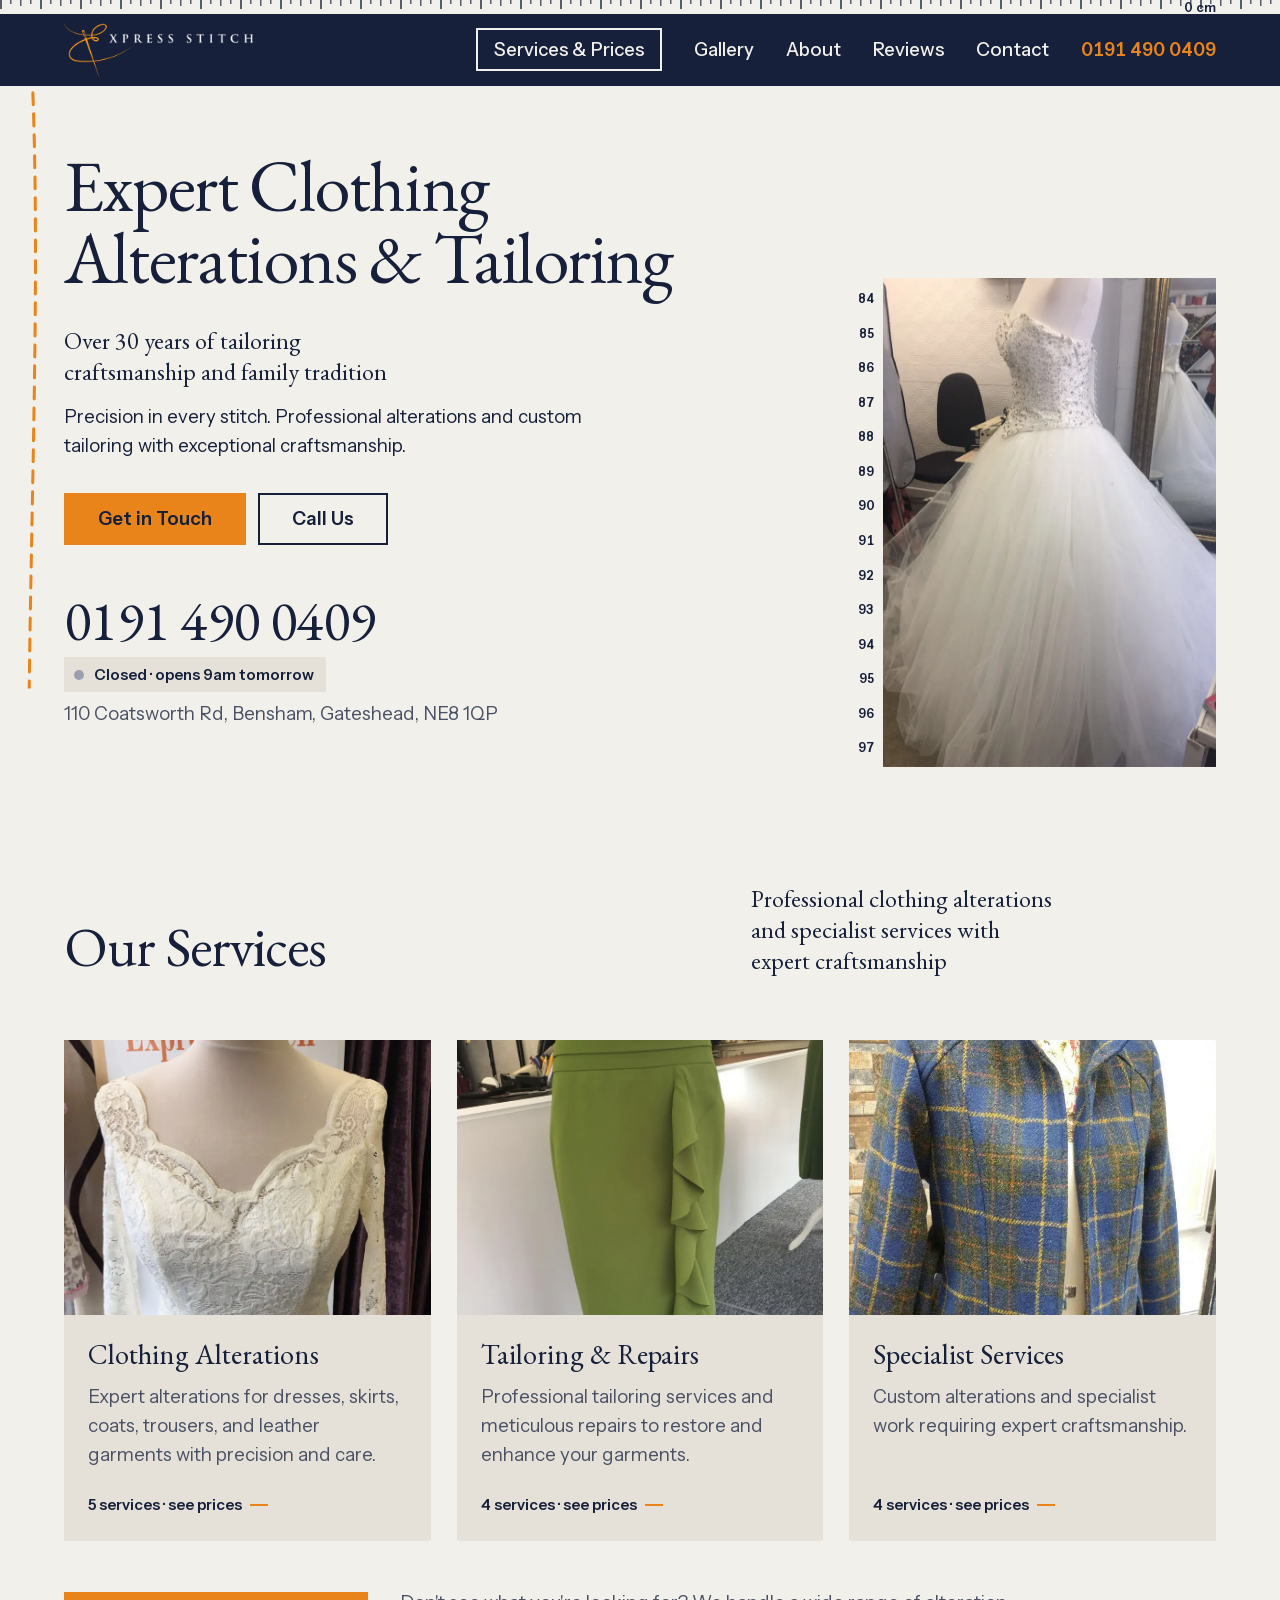
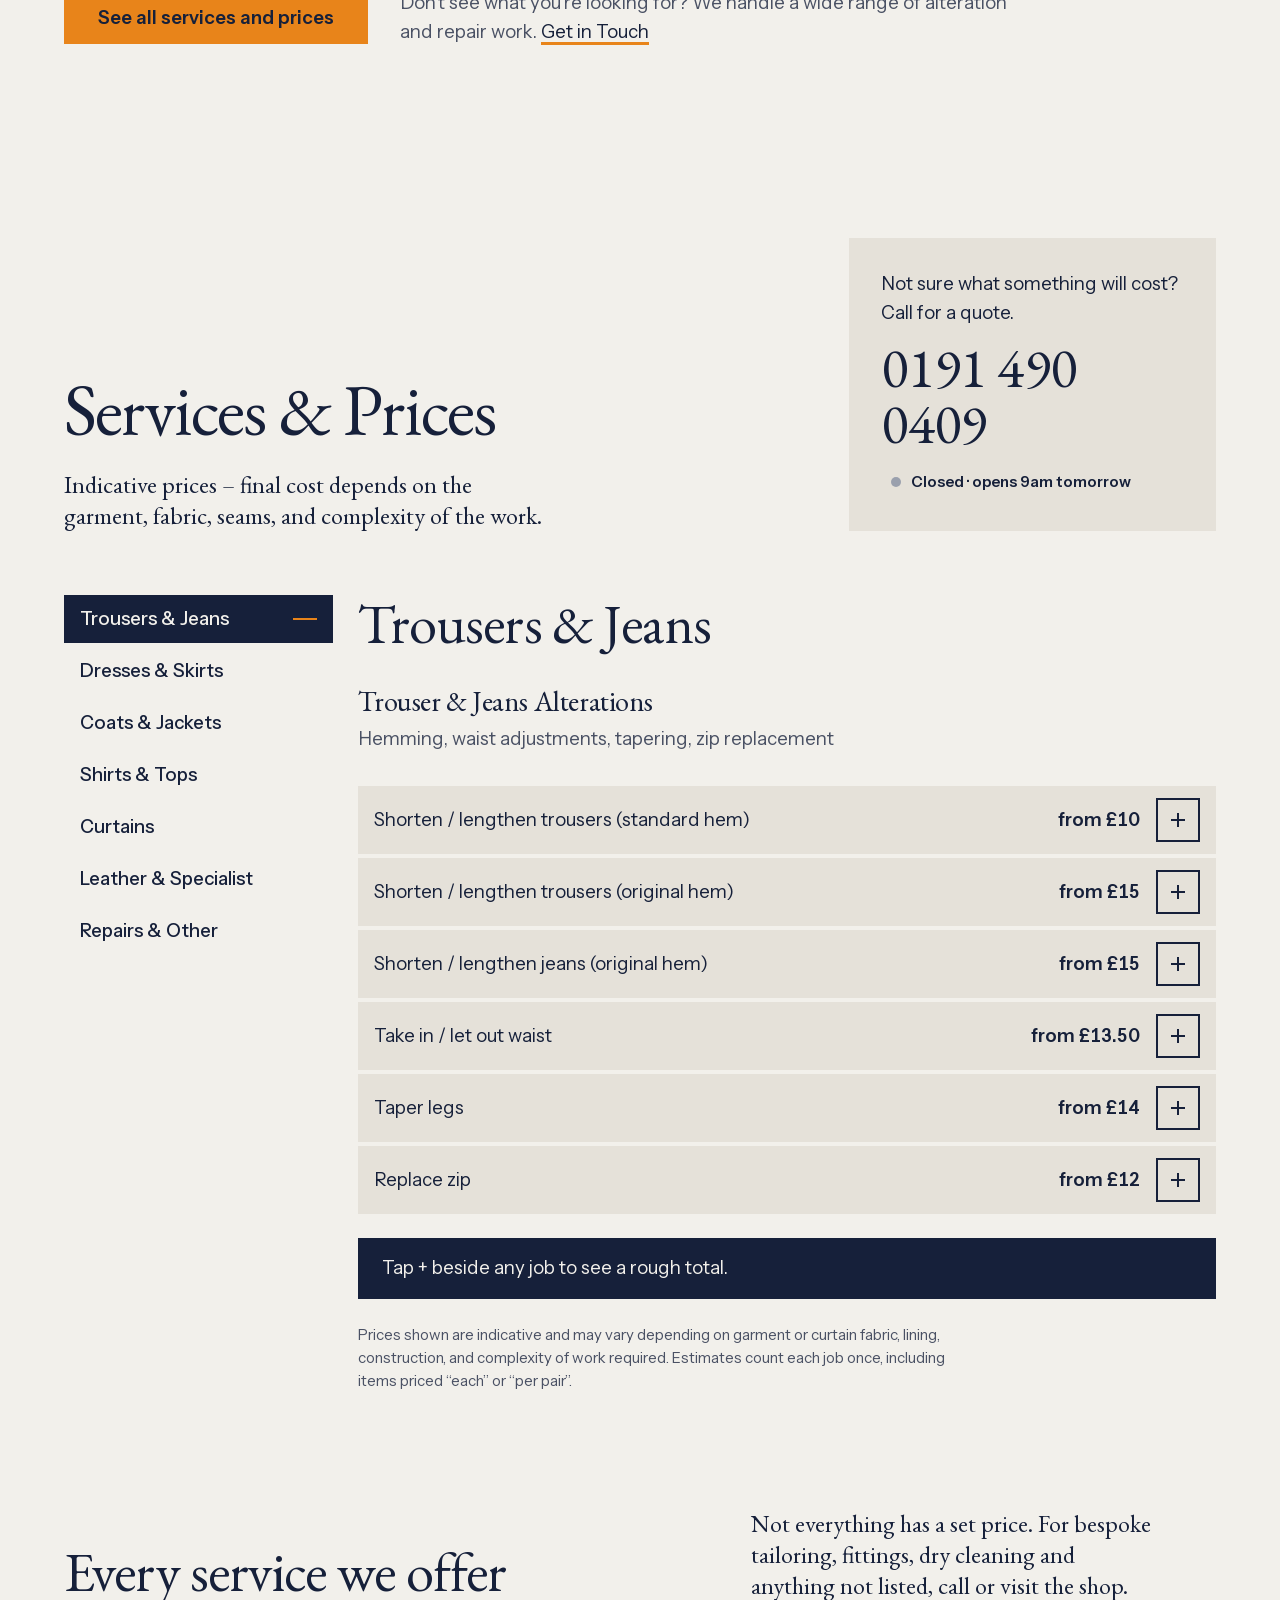
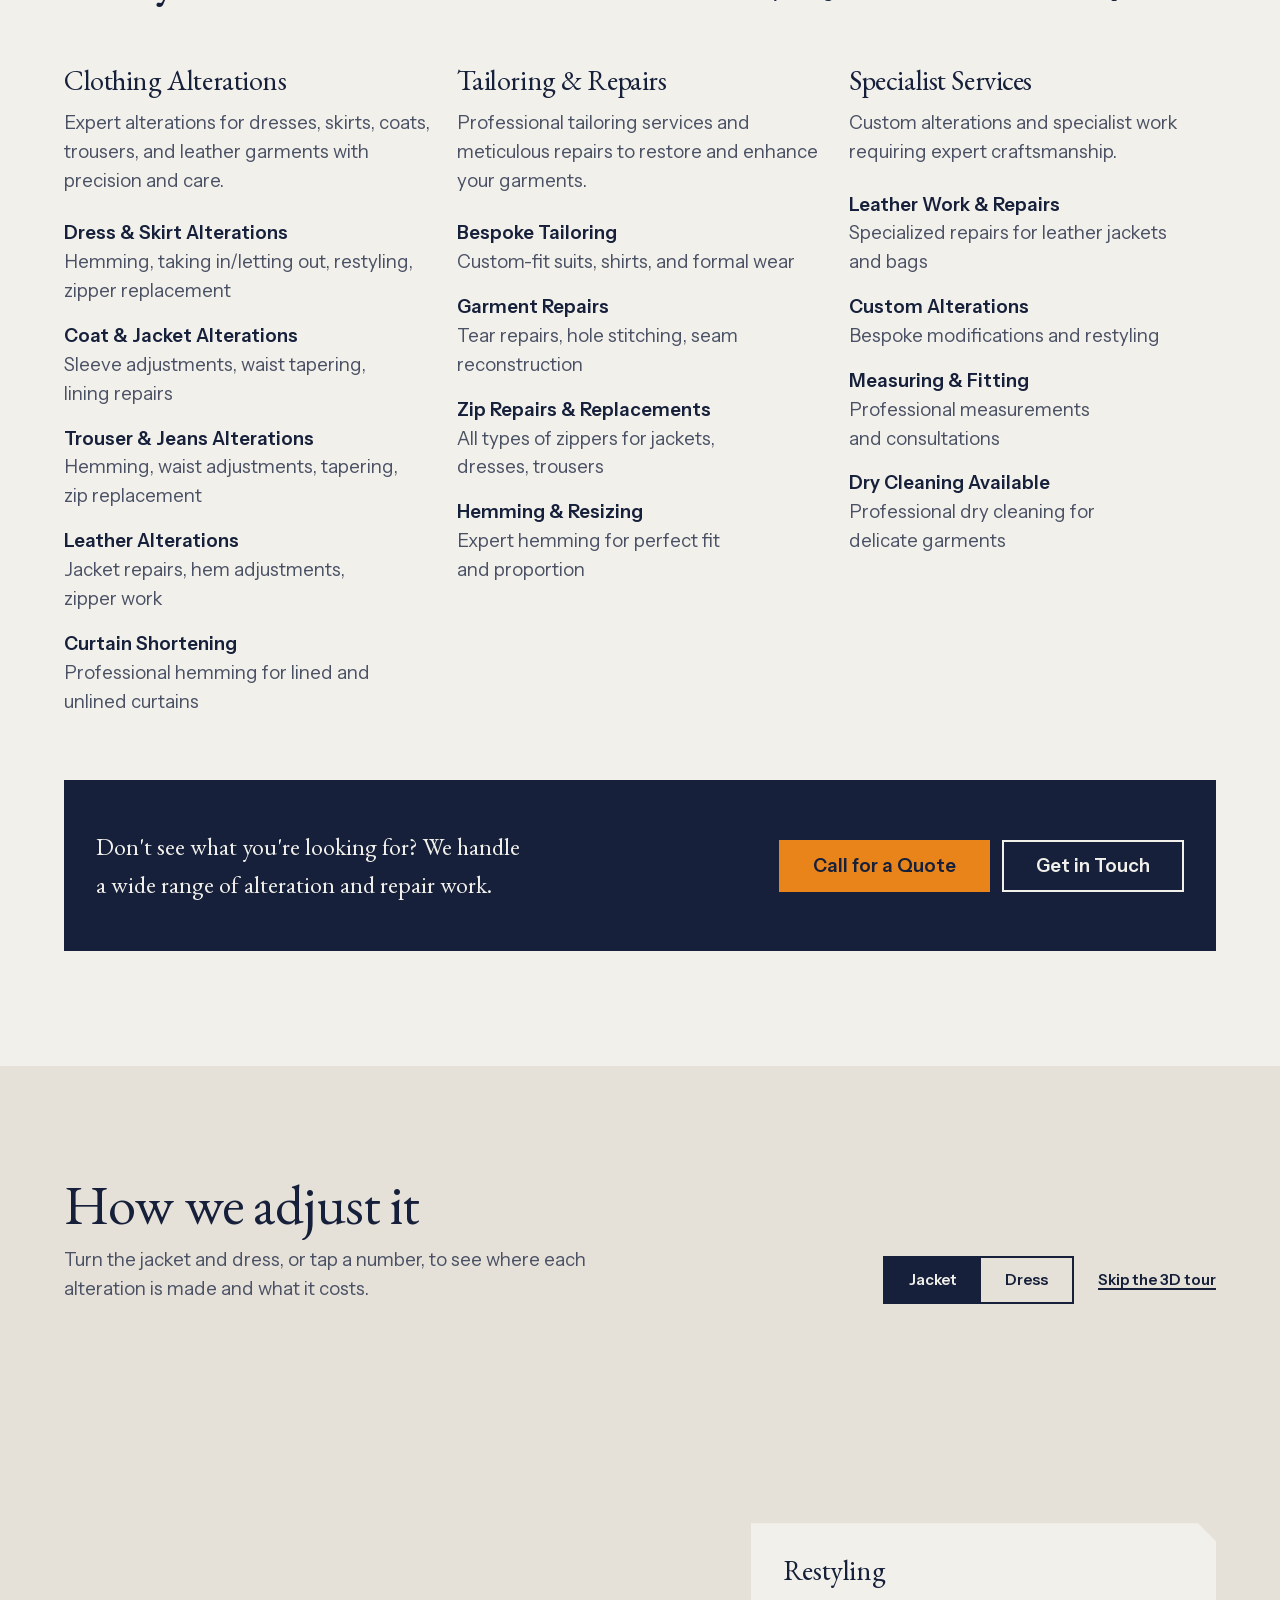
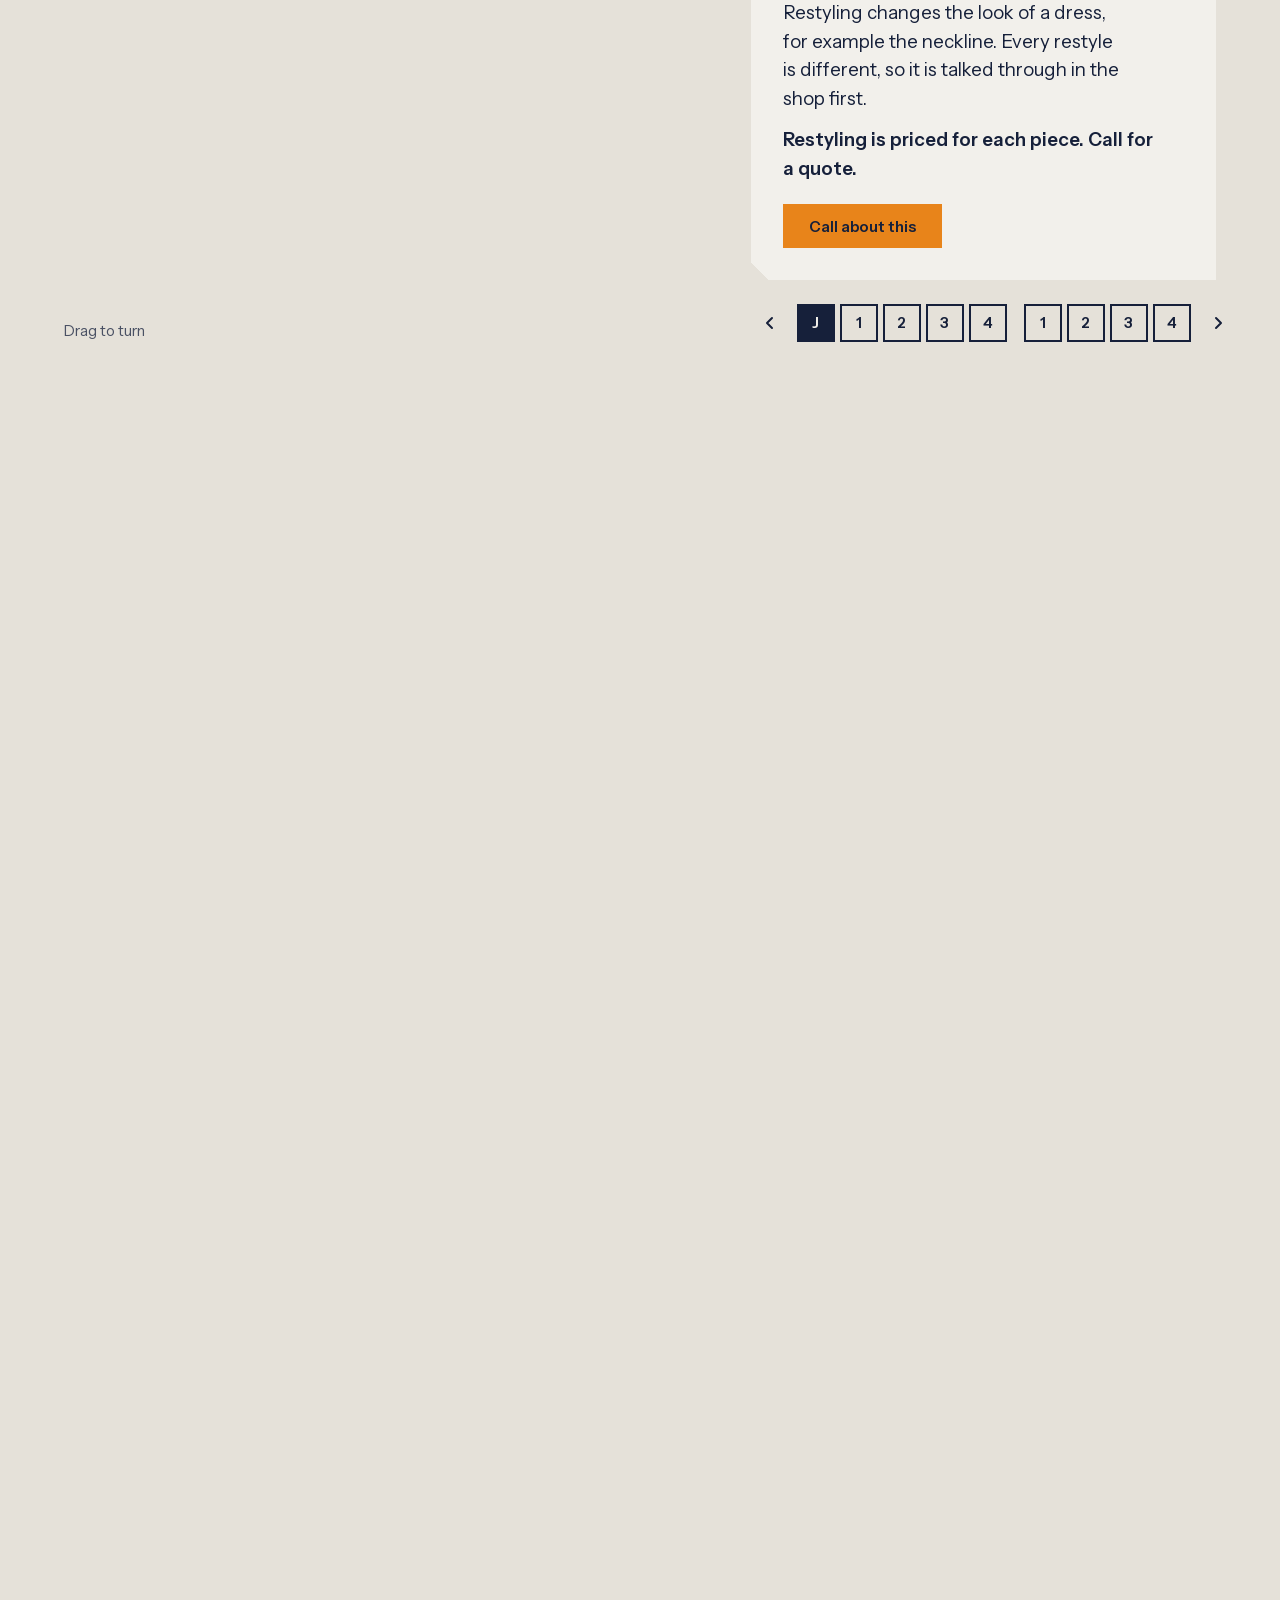
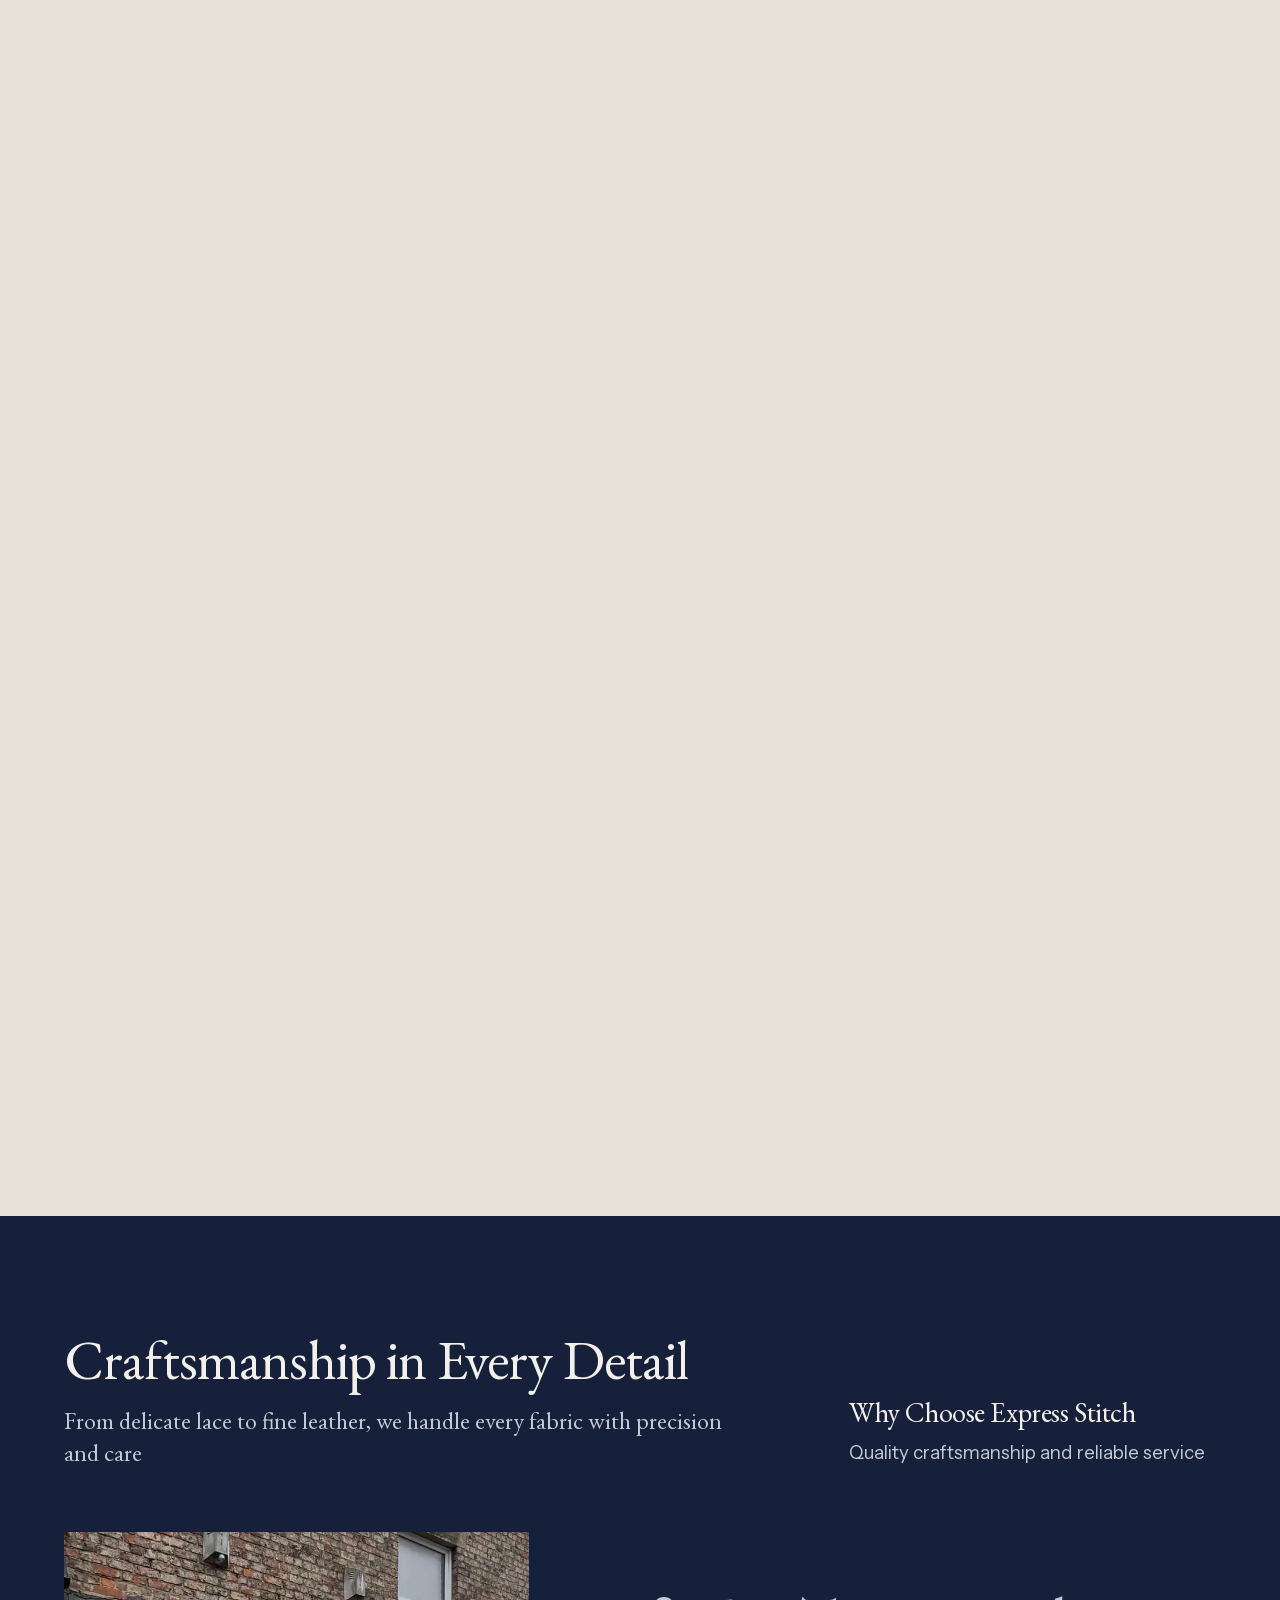
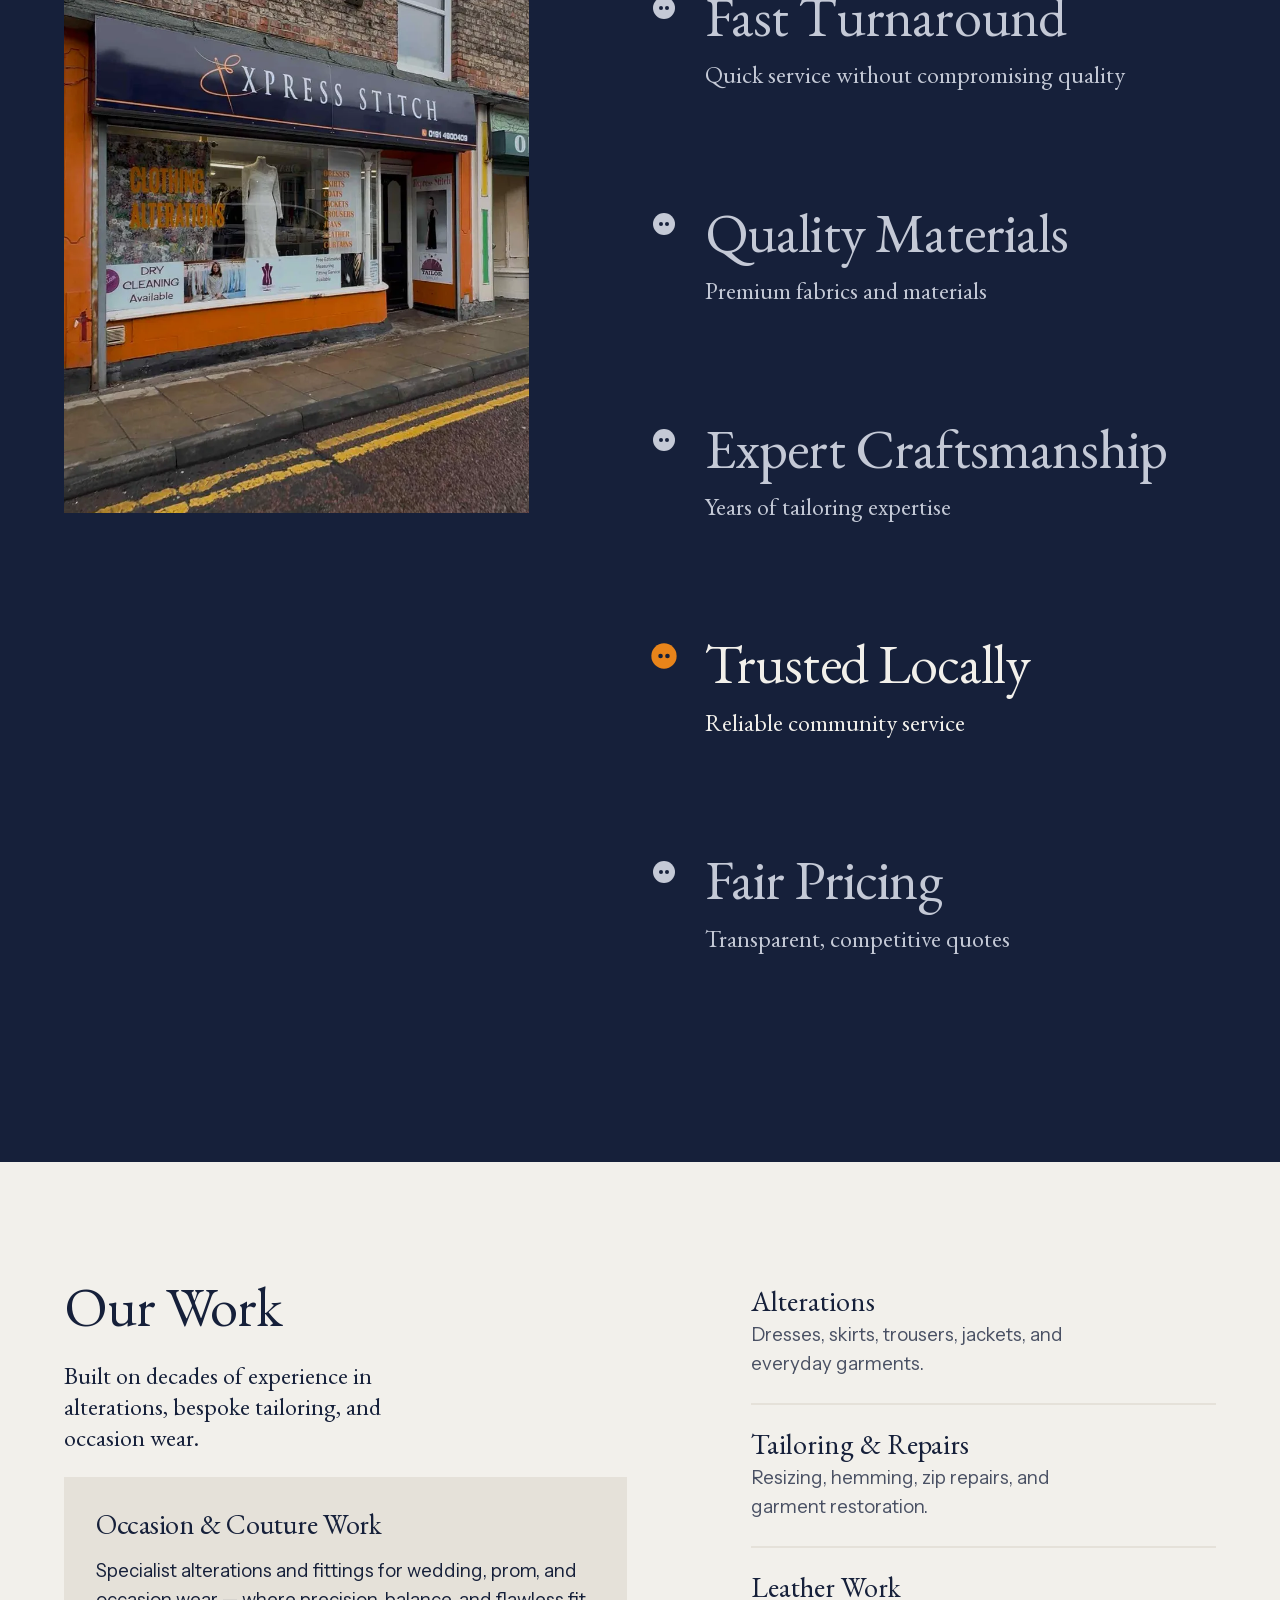
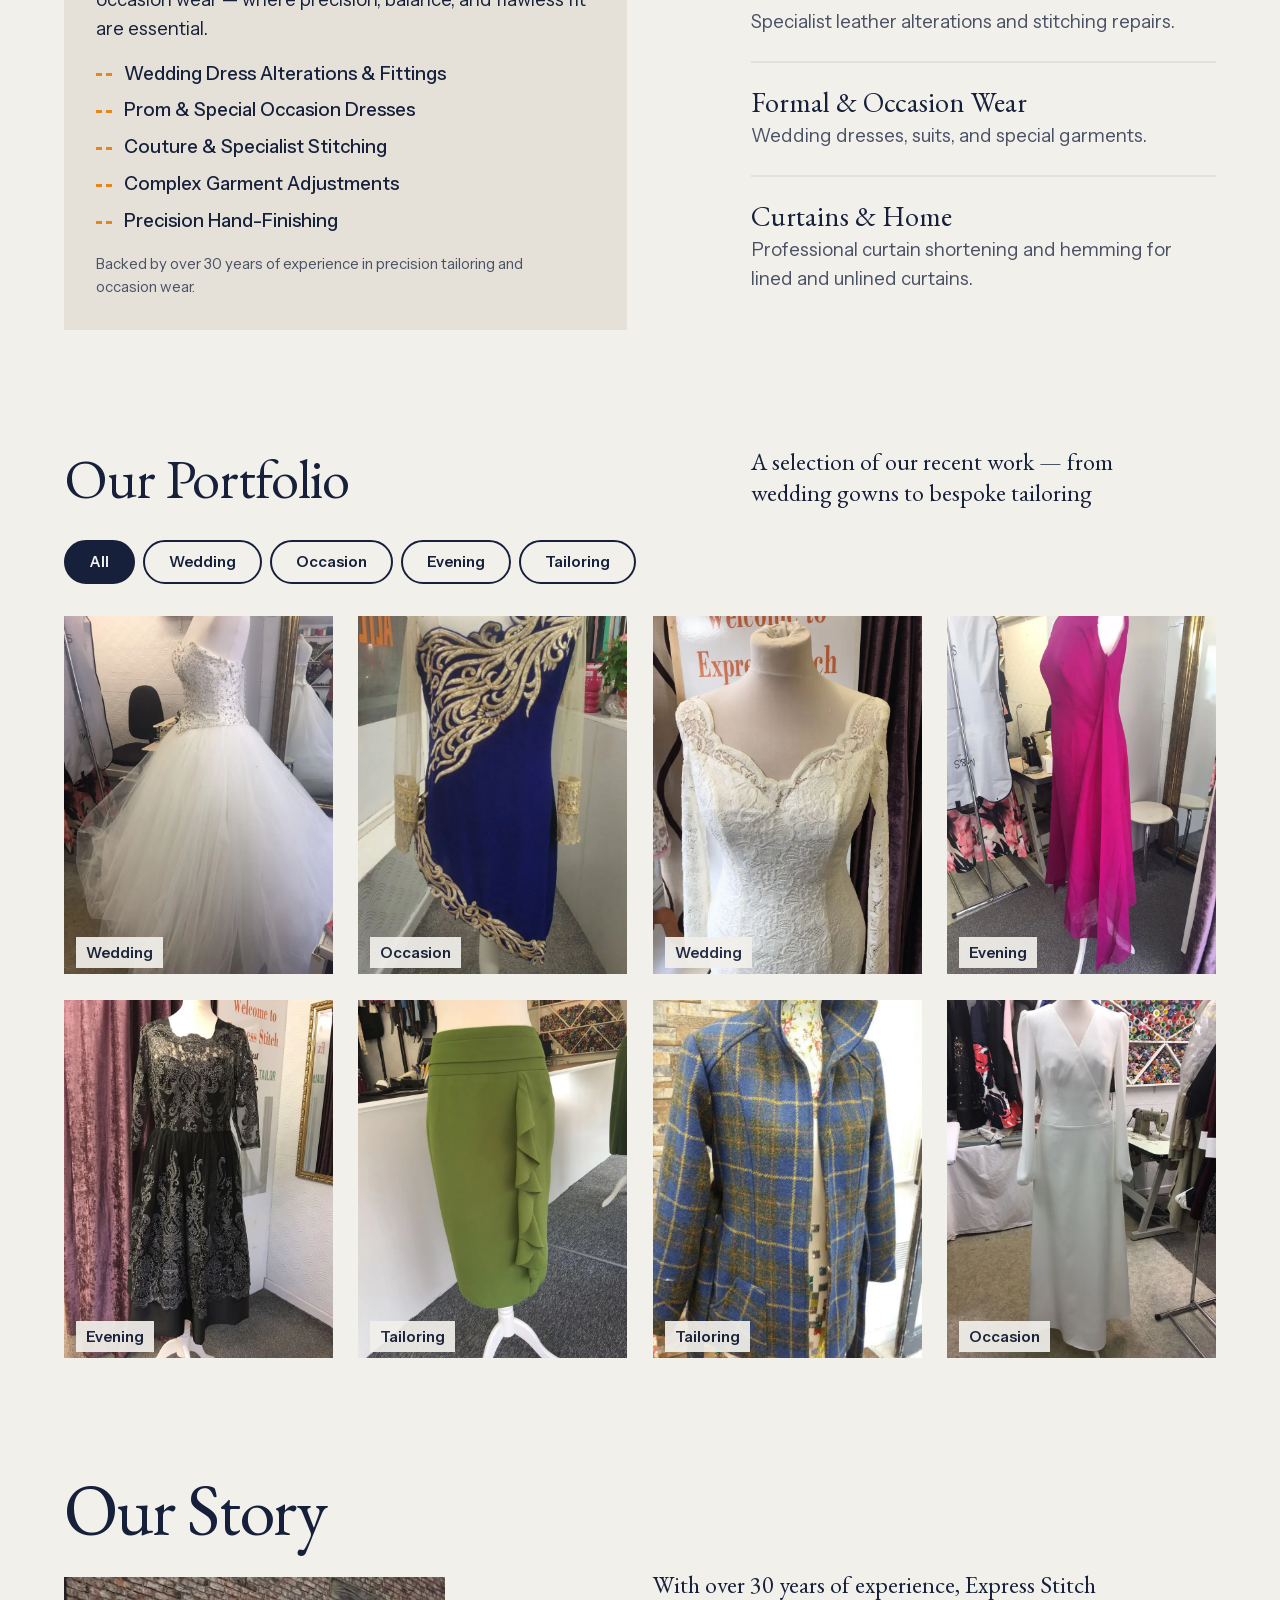
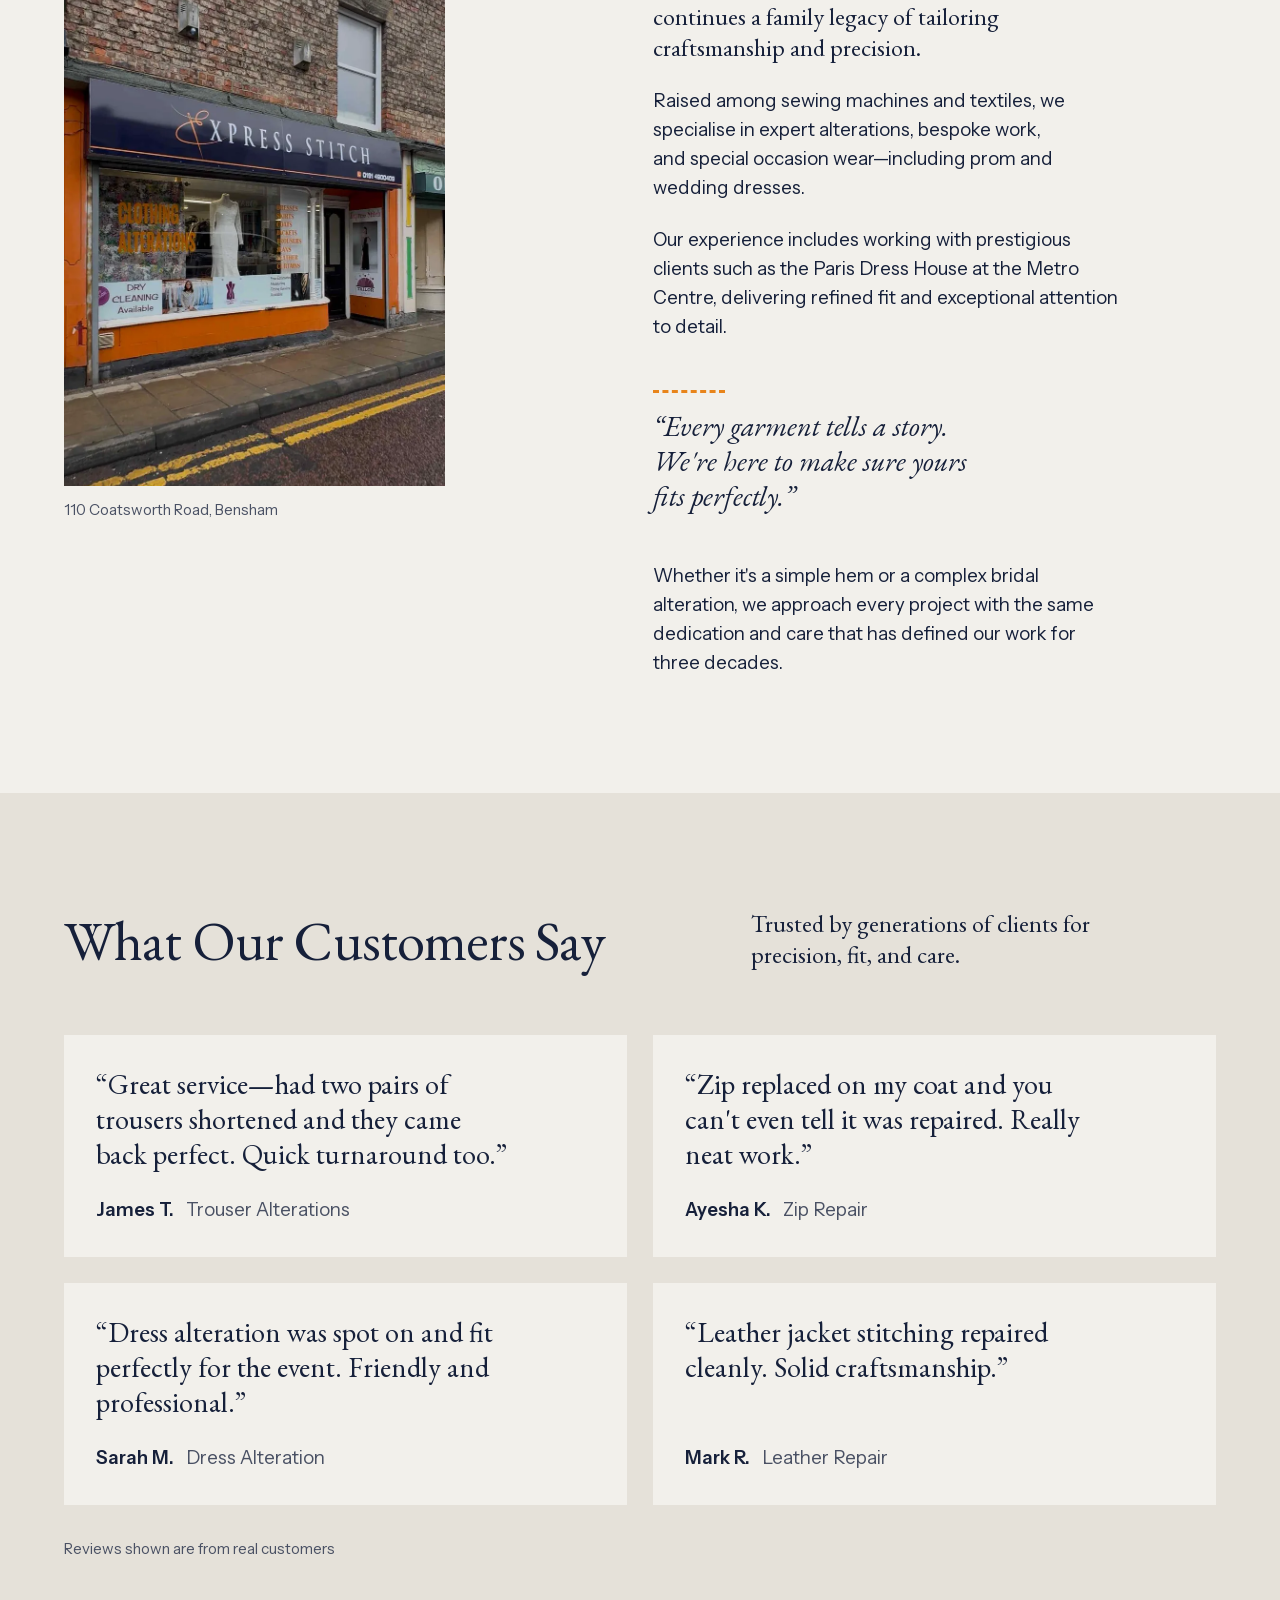
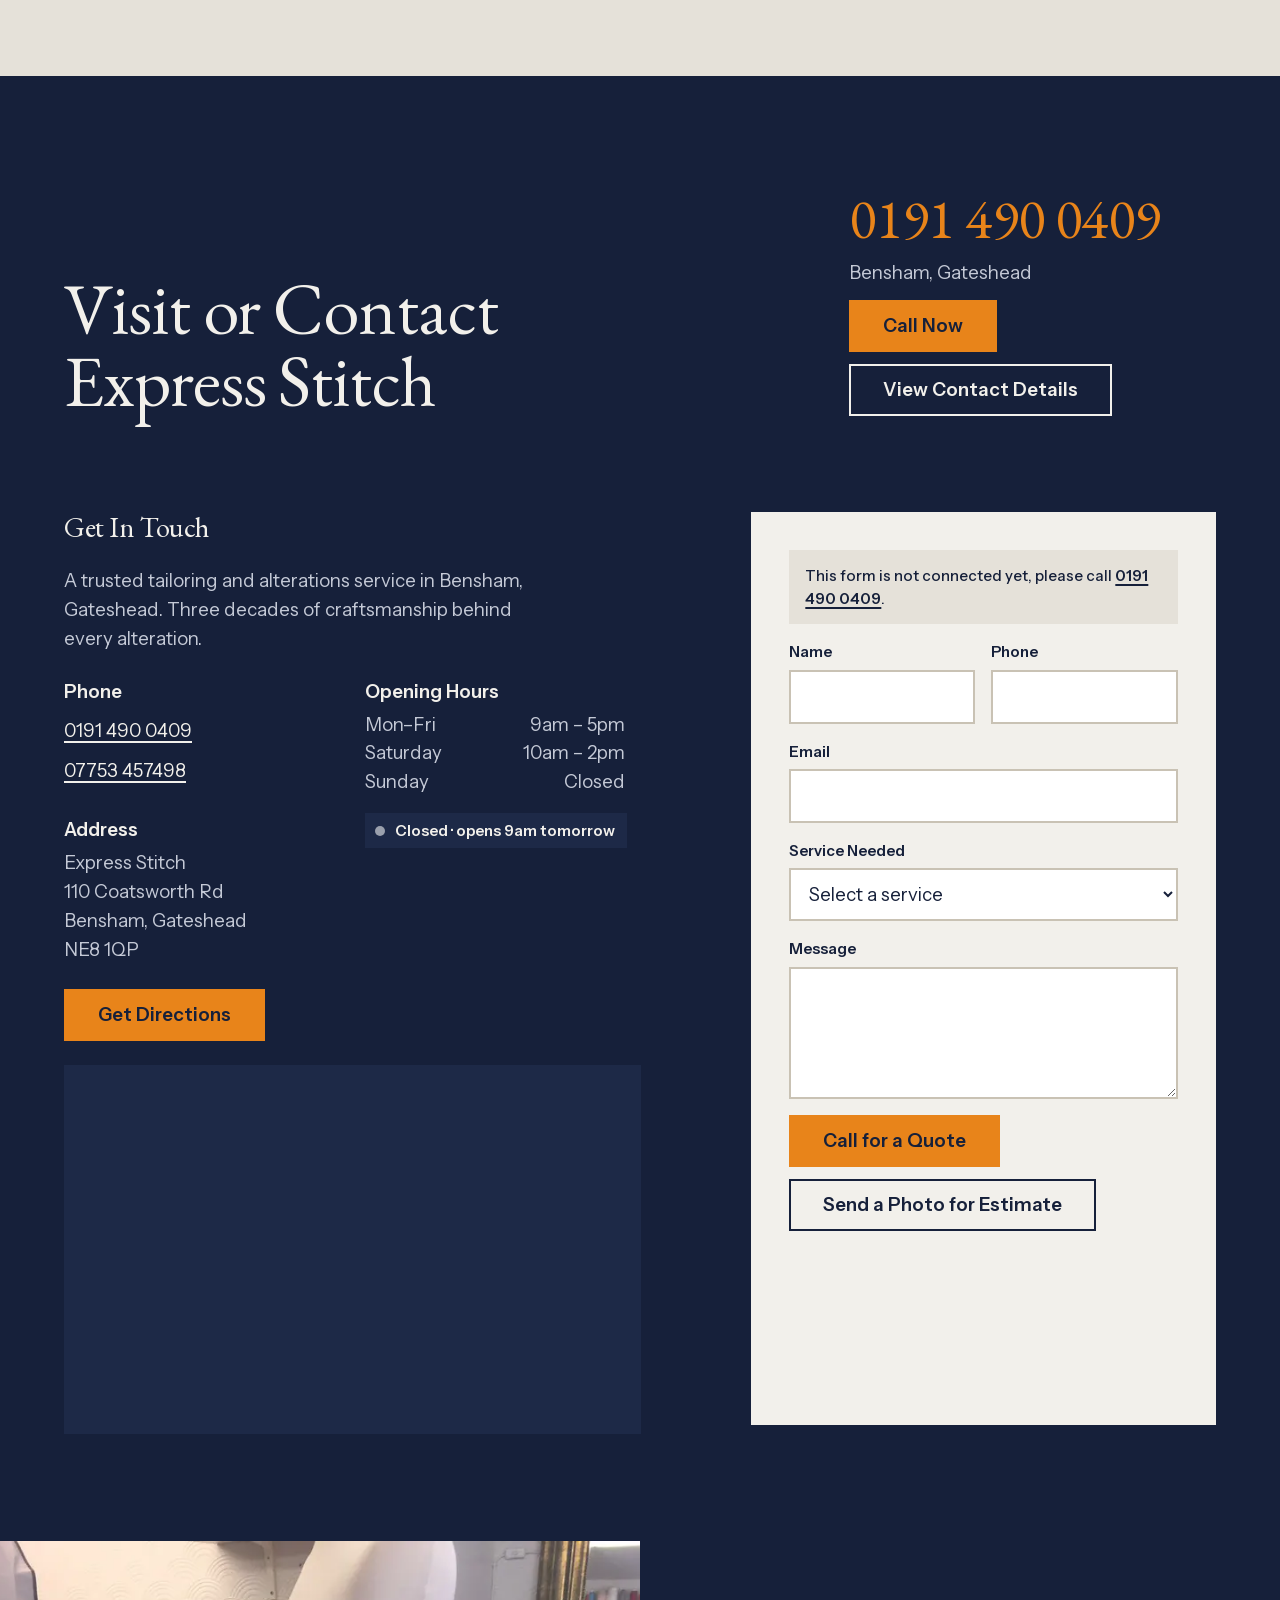
==== rubio-studio/express-stitch/index.html @ 6fef7e52 "rubio-studio: tidy express-stitch draft per client feedback" ====
<!doctype html>
<html lang="en-GB" class="BBzGvq_variable mvKRMG_variable">
  <head>
<link rel="icon" href="[data-uri]">
    <meta charset="utf-8" />
    <meta name="viewport" content="width=device-width, initial-scale=1" />
    <meta name="theme-color" content="#16203a" />
    <!-- Express Stitch website draft: ONE self-contained file (fonts, photos, 3D model and both pages included). Made by Rubio Creative Studio, 20 Nov 2026. -->
<title>Express Stitch | Professional Clothing Alterations &amp; Tailoring in Gateshead</title>
    <meta
      name="description"
      content="Expert clothing alterations and tailoring services in Bensham, Gateshead. Specialists in dress alterations, trouser hemming, leather repairs, wedding dresses, curtain shortening, and bespoke tailoring. Over 30 years experience."
    />
    <meta
      name="keywords"
      content="clothing alterations,tailoring,Gateshead,Bensham,dress alterations,trouser hemming,wedding dress alterations,curtain alterations,leather repairs,zip replacement"
    />
    <meta property="og:title" content="Express Stitch | Professional Clothing Alterations &amp; Tailoring in Gateshead" />
    <meta
      property="og:description"
      content="Expert clothing alterations and tailoring services in Bensham, Gateshead. Specialists in dress alterations, trouser hemming, leather repairs, wedding dresses, curtain shortening, and bespoke tailoring. Over 30 years experience."
    />
    <meta property="og:locale" content="en_GB" />
    <meta property="og:type" content="website" />
    <meta name="twitter:card" content="summary_large_image" />
    <meta name="twitter:title" content="Express Stitch | Professional Clothing Alterations &amp; Tailoring in Gateshead" />
    <meta
      name="twitter:description"
      content="Expert clothing alterations and tailoring services in Bensham, Gateshead. Specialists in dress alterations, trouser hemming, leather repairs, wedding dresses, curtain shortening, and bespoke tailoring. Over 30 years experience."
    />
    <meta name="twitter:image" content="http://localhost:3000[data-uri]" />
    <meta name="twitter:image:alt" content="Express Stitch shopfront on Coatsworth Road, Bensham" />
    
    <meta name="next-size-adjust" content="" />
    <script>
      document.documentElement.classList.add("js");
    </script>
    <script type="application/ld+json">
      {
        "@context": "https://schema.org",
        "@type": "LocalBusiness",
        "name": "Express Stitch",
        "description": "Expert clothing alterations and tailoring services in Bensham, Gateshead. Specialists in dress alterations, trouser hemming, leather repairs, wedding dresses, curtain shortening, and bespoke tailoring. Over 30 years experience.",
        "telephone": ["+441914900409", "+447753457498"],
        "address": {
          "@type": "PostalAddress",
          "streetAddress": "110 Coatsworth Rd",
          "addressLocality": "Gateshead",
          "addressRegion": "Tyne and Wear",
          "postalCode": "NE8 1QP",
          "addressCountry": "GB"
        },
        "geo": { "@type": "GeoCoordinates", "latitude": 54.9547366, "longitude": -1.6076459 },
        "openingHoursSpecification": [
          {
            "@type": "OpeningHoursSpecification",
            "dayOfWeek": ["Monday", "Tuesday", "Wednesday", "Thursday", "Friday"],
            "opens": "09:00",
            "closes": "17:00"
          },
          { "@type": "OpeningHoursSpecification", "dayOfWeek": "Saturday", "opens": "10:00", "closes": "14:00" }
        ],
        "image": "[data-uri]"
      }
    </script>
    <style>
@font-face {
  font-family: 'EB Garamond';
  font-style: italic;
  font-weight: 400;
  font-display: swap;
  src: url([data-uri]) format('woff2');
  unicode-range: U+0000-00FF, U+0131, U+0152-0153, U+02BB-02BC, U+02C6, U+02DA, U+02DC, U+0304, U+0308, U+0329, U+2000-206F, U+20AC, U+2122, U+2191, U+2193, U+2212, U+2215, U+FEFF, U+FFFD;
}
@font-face {
  font-family: 'EB Garamond';
  font-style: normal;
  font-weight: 400;
  font-display: swap;
  src: url([data-uri]) format('woff2');
  unicode-range: U+0000-00FF, U+0131, U+0152-0153, U+02BB-02BC, U+02C6, U+02DA, U+02DC, U+0304, U+0308, U+0329, U+2000-206F, U+20AC, U+2122, U+2191, U+2193, U+2212, U+2215, U+FEFF, U+FFFD;
}
@font-face {
  font-family: 'EB Garamond';
  font-style: normal;
  font-weight: 500;
  font-display: swap;
  src: url([data-uri]) format('woff2');
  unicode-range: U+0000-00FF, U+0131, U+0152-0153, U+02BB-02BC, U+02C6, U+02DA, U+02DC, U+0304, U+0308, U+0329, U+2000-206F, U+20AC, U+2122, U+2191, U+2193, U+2212, U+2215, U+FEFF, U+FFFD;
}
@font-face {
  font-family: 'Instrument Sans';
  font-style: normal;
  font-weight: 400;
  font-stretch: 100%;
  font-display: swap;
  src: url([data-uri]) format('woff2');
  unicode-range: U+0000-00FF, U+0131, U+0152-0153, U+02BB-02BC, U+02C6, U+02DA, U+02DC, U+0304, U+0308, U+0329, U+2000-206F, U+20AC, U+2122, U+2191, U+2193, U+2212, U+2215, U+FEFF, U+FFFD;
}
@font-face {
  font-family: 'Instrument Sans';
  font-style: normal;
  font-weight: 500;
  font-stretch: 100%;
  font-display: swap;
  src: url([data-uri]) format('woff2');
  unicode-range: U+0000-00FF, U+0131, U+0152-0153, U+02BB-02BC, U+02C6, U+02DA, U+02DC, U+0304, U+0308, U+0329, U+2000-206F, U+20AC, U+2122, U+2191, U+2193, U+2212, U+2215, U+FEFF, U+FFFD;
}
@font-face {
  font-family: 'Instrument Sans';
  font-style: normal;
  font-weight: 600;
  font-stretch: 100%;
  font-display: swap;
  src: url([data-uri]) format('woff2');
  unicode-range: U+0000-00FF, U+0131, U+0152-0153, U+02BB-02BC, U+02C6, U+02DA, U+02DC, U+0304, U+0308, U+0329, U+2000-206F, U+20AC, U+2122, U+2191, U+2193, U+2212, U+2215, U+FEFF, U+FFFD;
}
/* Small reset (the Next.js build gets this from Tailwind) */
dialog { border: 0; }
button { font: inherit; }


/* =====================================================================
   Express Stitch — "made to measure"
   Colours from the real shopfront: navy sign, orange needle logo, calico.
   ONE type scale and ONE spacing scale; nothing below uses an ad hoc size.
   ===================================================================== */
:root {
  /* colour */
  --paper: #f2f0eb;
  --surface: #e5e1d9;
  --ink: #16203a;
  --muted: #4a5164;
  --accent: #e8841a;
  --accent-ink: #16203a;
  --on-field: #f2f0eb;
  --on-field-muted: #c4c9d6;
  --field-2: #1d2947;

  /* type */
  --font-display: "EB Garamond", Georgia, serif;
  --font-text: "Instrument Sans", system-ui, sans-serif;
  --fs-sm: 0.9375rem;                                        /* 15 */
  --fs-body: clamp(1.0625rem, 1.02rem + 0.18vw, 1.1875rem);  /* 17–19 */
  --fs-lead: clamp(1.25rem, 1.12rem + 0.55vw, 1.5rem);       /* 20–24 */
  --fs-h3: clamp(1.375rem, 1.2rem + 0.7vw, 1.875rem);        /* 22–30 */
  --fs-h2: clamp(2.125rem, 1.5rem + 2.5vw, 3.75rem);         /* 34–60 */
  --fs-display: clamp(2.375rem, 1.3rem + 4.1vw, 4.5rem);     /* 38–72 */
  --measure: 62ch;

  /* space */
  --sp-1: 4px; --sp-2: 8px; --sp-3: 12px; --sp-4: 16px; --sp-5: 24px;
  --sp-6: 32px; --sp-7: 48px; --sp-8: 64px; --sp-9: 96px;
  --section: clamp(72px, 9vw, 144px);
  --margin: clamp(20px, 5vw, 80px);
  --gap: clamp(16px, 2vw, 32px);
  --ease: cubic-bezier(0.16, 1, 0.3, 1);
  --header: 86px;
}

@view-transition { navigation: auto; }
::view-transition-old(root) { animation: vt-out 0.28s var(--ease) both; }
::view-transition-new(root) { animation: vt-in 0.42s var(--ease) both; }
@keyframes vt-out { to { opacity: 0; transform: translateY(-8px); } }
@keyframes vt-in { from { opacity: 0; transform: translateY(12px); } }

*, *::before, *::after { box-sizing: border-box; }
html { scroll-behavior: smooth; scroll-padding-top: calc(var(--header) + 8px); -webkit-text-size-adjust: 100%; accent-color: var(--accent); scrollbar-color: var(--ink) var(--surface); }
body { margin: 0; background: var(--paper); color: var(--ink); font-family: var(--font-text); font-size: var(--fs-body); line-height: 1.55; -webkit-font-smoothing: antialiased; caret-color: var(--accent); }
img { display: block; max-width: 100%; height: auto; }
a { color: inherit; text-underline-offset: 0.22em; text-decoration-thickness: 1.5px; }
h1, h2, h3, h4 { font-family: var(--font-display); font-weight: 400; margin: 0; letter-spacing: -0.015em; text-wrap: balance; }
p, dd, li, blockquote { text-wrap: pretty; }
p { margin: 0; }
ul, ol, dl, dd { margin: 0; padding: 0; list-style: none; }
figure, blockquote { margin: 0; }
:focus-visible { outline: 3px solid var(--accent); outline-offset: 3px; }
::selection { background: var(--accent); color: var(--ink); }
.nowrap { white-space: nowrap; }

.skip { position: absolute; left: 16px; top: -100px; z-index: 100; background: var(--ink); color: var(--paper); padding: var(--sp-3) var(--sp-4); }
.skip:focus { top: 24px; }

.wrap { width: 100%; padding-inline: var(--margin); max-width: 1600px; margin-inline: auto; }
.lead { font-family: var(--font-display); font-size: var(--fs-lead); line-height: 1.3; }
.small { font-size: var(--fs-sm); color: var(--muted); }
h2 { font-size: var(--fs-h2); line-height: 1.04; }
h3 { font-size: var(--fs-h3); line-height: 1.12; }
h4 { font-family: var(--font-text); font-size: var(--fs-body); font-weight: 600; letter-spacing: 0; }

/* ---------- buttons: square, flat, one shape everywhere ---------- */
.btn { display: inline-flex; align-items: center; justify-content: center; gap: var(--sp-2); min-height: 52px; padding: 0 var(--sp-6); background: var(--accent); color: var(--accent-ink); font: 600 var(--fs-body)/1 var(--font-text); text-decoration: none; border: 2px solid var(--accent); cursor: pointer; white-space: nowrap; transition: transform 0.35s var(--ease), background-color 0.2s, color 0.2s, border-color 0.2s; will-change: transform; }
.btn:hover { background: var(--ink); border-color: var(--ink); color: var(--paper); }
.btn:active { transform: translateY(1px) scale(0.98); }
.btn.ghost { background: transparent; color: var(--ink); border-color: var(--ink); }
.btn.ghost:hover { background: var(--ink); color: var(--paper); }
.btn.ghost.light { color: var(--on-field); border-color: var(--on-field); }
.btn.ghost.light:hover { background: var(--on-field); color: var(--ink); }
.btn.small { min-height: 44px; padding: 0 var(--sp-5); font-size: var(--fs-sm); }
.field .btn:hover { background: var(--on-field); border-color: var(--on-field); color: var(--ink); }
.actions { display: flex; flex-wrap: wrap; gap: var(--sp-3); }

/* ---------- tape measure progress ---------- */
.tape { position: fixed; top: 0; left: 0; right: 0; height: 14px; z-index: 60; background: var(--paper); pointer-events: none; }
.tape-fill { position: absolute; inset: 0; background: var(--accent); transform-origin: left; transform: scaleX(0); }
.tape-ticks { position: absolute; inset: 0; fill: var(--ink); opacity: 0.7; }
.tape-label { position: absolute; right: var(--margin); top: 0; font-size: 0.8125rem; line-height: 14px; font-weight: 600; font-variant-numeric: tabular-nums; }

/* ---------- header: the shop sign ---------- */
.site-header { position: sticky; top: 14px; z-index: 50; background: var(--ink); color: var(--on-field); }
.bar { display: flex; align-items: center; gap: var(--sp-6); min-height: 72px; padding-inline: var(--margin); max-width: 1600px; margin-inline: auto; }
.logo img { width: 190px; height: auto; }
.nav-desktop { margin-left: auto; }
.nav-desktop ul { display: flex; align-items: center; gap: var(--sp-6); }
.nav-desktop a, .header-phone { text-decoration: none; font-weight: 500; padding: var(--sp-2) 0; position: relative; }
.nav-desktop a::after, .header-phone::after { content: ""; position: absolute; left: 0; right: 0; bottom: 2px; height: 2px; background: currentColor; transform: scaleX(0); transform-origin: left; transition: transform 0.3s var(--ease); }
.nav-desktop a:hover::after, .header-phone:hover::after { transform: scaleX(1); }
.nav-desktop .nav-tab { padding: var(--sp-2) var(--sp-4); border: 2px solid var(--on-field); }
.nav-desktop .nav-tab::after { display: none; }
.nav-desktop .nav-tab:hover, .nav-desktop .nav-tab[aria-current="page"] { background: var(--on-field); color: var(--ink); }
.header-phone { color: var(--accent); font-weight: 600; font-variant-numeric: tabular-nums; white-space: nowrap; }
.menu { display: none; }

/* ---------- stitch thread ---------- */
main { position: relative; }
.stitch { position: absolute; left: calc(var(--margin) / 2 - 18px); top: 0; width: 36px; pointer-events: none; z-index: 1; }
.stitch-path { stroke: var(--accent); stroke-width: 3; stroke-dasharray: 12 9; stroke-linecap: round; }

/* ---------- section heading pattern ---------- */
.sec-head { display: grid; grid-template-columns: repeat(12, 1fr); column-gap: var(--gap); row-gap: var(--sp-4); align-items: end; margin-bottom: var(--sp-8); }
.sec-head h2 { grid-column: 1 / 7; }
.sec-head p { grid-column: 8 / 13; font-family: var(--font-display); font-size: var(--fs-lead); line-height: 1.3; max-width: 34ch; }

/* ---------- hero ---------- */
.hero { display: grid; grid-template-columns: repeat(12, 1fr); column-gap: var(--gap); align-items: end; padding-top: clamp(40px, 6vw, 96px); padding-bottom: var(--section); }
.hero-text { grid-column: 1 / 9; padding-bottom: clamp(0px, 3vw, 48px); }
.hero h1 { font-size: var(--fs-display); line-height: 1; letter-spacing: -0.025em; max-width: 21ch; }
.hero .lead { margin-top: var(--sp-6); max-width: 30ch; }
.hero-body { margin-top: var(--sp-4); max-width: 46ch; }
.hero .actions { margin-top: var(--sp-6); }
.hero-meta { margin-top: var(--sp-7); display: grid; gap: var(--sp-2); justify-items: start; }
.big-phone { font-family: var(--font-display); font-size: var(--fs-h2); line-height: 1; text-decoration: none; font-variant-numeric: lining-nums tabular-nums; letter-spacing: -0.01em; }
.big-phone:hover { color: var(--accent); }
.where { color: var(--muted); }
.hero-photo { grid-column: 9 / 13; position: relative; overflow: hidden; aspect-ratio: 3 / 4; background: var(--surface); }
.hero-photo img { width: 100%; height: 100%; object-fit: cover; }
.tape-edge { position: absolute; left: 0; top: 0; bottom: 0; width: 34px; z-index: 2; background: var(--paper); display: flex; flex-direction: column; justify-content: space-between; align-items: center; padding: 10px 0; font-size: 0.8125rem; font-weight: 600; font-variant-numeric: tabular-nums; }

/* ---------- open badge ---------- */
.open-badge { display: inline-flex; align-items: center; gap: 10px; font-size: var(--fs-sm); font-weight: 600; padding: 6px 12px 6px 10px; background: var(--surface); color: var(--ink); }
.open-badge.navy { background: var(--field-2); color: var(--on-field); margin-top: var(--sp-4); }
.open-badge .dot { width: 10px; height: 10px; border-radius: 50%; background: #9aa0ad; position: relative; flex: none; }
.open-badge[data-open="yes"] .dot { background: #2f9e5b; }
.open-badge[data-open="yes"] .dot::after { content: ""; position: absolute; inset: 0; border-radius: 50%; background: #2f9e5b; animation: pulse 2.4s infinite; }
@keyframes pulse { from { transform: scale(1); opacity: 0.6; } 70%, to { transform: scale(2.6); opacity: 0; } }

/* ---------- services teaser: three tiles, equal heights, link pinned to the bottom ---------- */
.teaser { padding-bottom: var(--section); }
.tiles { display: grid; grid-template-columns: repeat(3, 1fr); gap: var(--gap); }
.tile-link { display: flex; flex-direction: column; height: 100%; text-decoration: none; background: var(--surface); transition: background-color 0.3s; }
.tile-img { display: block; overflow: hidden; aspect-ratio: 4 / 3; }
.tile-img img { width: 100%; height: 100%; object-fit: cover; object-position: 50% 35%; transition: transform 0.8s var(--ease); }
.tile-body { display: flex; flex-direction: column; gap: var(--sp-3); padding: var(--sp-5); flex: 1; }
.tile-title { font-family: var(--font-display); font-size: var(--fs-h3); line-height: 1.12; }
.tile-line { color: var(--muted); max-width: 38ch; }
.tile-more { margin-top: auto; padding-top: var(--sp-3); font-weight: 600; font-size: var(--fs-sm); display: inline-flex; gap: var(--sp-2); align-items: center; }
.tile-more::after { content: ""; width: 18px; height: 2px; background: var(--accent); transition: width 0.4s var(--ease); }
.tile-link:hover .tile-img img { transform: scale(1.04); }
.tile-link:hover .tile-more::after { width: 36px; }
.teaser-foot { margin-top: var(--sp-7); display: flex; flex-wrap: wrap; align-items: center; gap: var(--sp-5) var(--sp-6); }
.teaser-foot p { color: var(--muted); max-width: 52ch; }
.teaser-foot a:not(.btn) { color: var(--ink); text-decoration-color: var(--accent); text-decoration-thickness: 3px; }

/* ---------- how we adjust it (3D) ---------- */
.adjust { position: relative; z-index: 2; background: var(--surface); }
.adjust-head { display: flex; justify-content: space-between; align-items: end; gap: var(--sp-5); flex-wrap: wrap; }
.adjust-head > div:first-child { max-width: 46ch; }
.adjust-head p { margin-top: var(--sp-3); color: var(--muted); }
.adjust-controls { display: flex; align-items: center; gap: var(--sp-5); flex-wrap: wrap; }
.seg { display: inline-flex; border: 2px solid var(--ink); }
.seg button { min-height: 44px; padding: 0 var(--sp-5); border: 0; background: transparent; color: var(--ink); font: 600 var(--fs-sm)/1 var(--font-text); cursor: pointer; transition: background-color 0.2s, color 0.2s; }
.seg button[aria-pressed="true"] { background: var(--ink); color: var(--paper); }
.skip-link { font-size: var(--fs-sm); font-weight: 600; }
.adjust-body { display: grid; grid-template-columns: repeat(12, 1fr); column-gap: var(--gap); }
.adjust-canvas { position: relative; grid-column: 1 / 8; }
.adjust-panel { grid-column: 8 / 13; display: flex; flex-direction: column; justify-content: center; gap: var(--sp-5); }

/* the hotspot card: a notched swing tag, like a tailor's ticket */
.tag { position: relative; background: var(--paper); clip-path: polygon(0 0, calc(100% - 18px) 0, 100% 18px, 100% 100%, 18px 100%, 0 calc(100% - 18px)); }
.tag-body { padding: var(--sp-6); display: grid; gap: var(--sp-3); justify-items: start; }
.tag-body > p { max-width: 44ch; }
.tag-prices { display: grid; gap: var(--sp-2); width: 100%; margin-top: var(--sp-2); }
.tag-prices li { display: flex; justify-content: space-between; gap: var(--sp-4); align-items: baseline; padding-top: var(--sp-2); }
.tag-prices strong { font-weight: 600; font-variant-numeric: tabular-nums; white-space: nowrap; }
.tag-quote { font-weight: 600; }
.tag .btn { margin-top: var(--sp-2); }

/* static mode (no WebGL, reduced motion, or before the scene loads far away): an illustrated list */
.adjust--static { padding-block: var(--section); }
.adjust--static .adjust-canvas { display: none; }
.adjust--static .adjust-head { margin-bottom: var(--sp-7); }
.adjust--static .adjust-body { display: block; }
.adjust--static .adjust-steps { display: grid; grid-template-columns: repeat(2, 1fr); gap: var(--gap); }
.adjust--static .tag { display: grid; grid-template-columns: 120px 1fr; }
.adjust--static .tag-photo { width: 120px; height: 100%; object-fit: cover; }
.adjust--static .rail, .adjust--static .seg, .adjust--static .skip-link { display: none; }
.adjust--static .tag[data-step="0"], .adjust--static .tag[data-step="5"] { display: none; }

/* 3D mode: the section pins while the camera walks the hotspots */
.adjust--3d .adjust-track { height: calc(var(--steps, 9) * 50svh + 100svh); }
.adjust--3d .adjust-stage { position: sticky; top: 0; height: 100svh; padding-top: calc(var(--header) + var(--sp-5)); padding-bottom: var(--sp-5); display: flex; flex-direction: column; gap: var(--sp-4); }
.adjust--3d .adjust-body { flex: 1; min-height: 0; }
.adjust--3d .adjust-canvas { height: 100%; overflow: hidden; }
.adjust--3d .adjust-canvas canvas { position: absolute; inset: 0; width: 100%; height: 100%; display: block; cursor: grab; }
.adjust--3d .adjust-canvas canvas:active { cursor: grabbing; }
.adjust--3d .tag-photo { display: none; }
.adjust--3d .adjust-steps { position: relative; flex: 1; min-height: 0; display: grid; align-items: end; }
.adjust--3d .tag { grid-area: 1 / 1; opacity: 0; transform: translateY(16px); transition: opacity 0.45s var(--ease), transform 0.6s var(--ease); pointer-events: none; }
.adjust--3d .tag.on { opacity: 1; transform: none; pointer-events: auto; }
.adjust-loading { position: absolute; inset: 0; display: grid; place-items: center; color: var(--muted); font-size: var(--fs-sm); }
.adjust--ready .adjust-loading { display: none; }
.hotspots { position: absolute; inset: 0; pointer-events: none; z-index: 2; }
.hotspot { position: absolute; left: 0; top: 0; width: 32px; height: 32px; margin: -16px 0 0 -16px; border-radius: 50%; border: 0; background: var(--accent); color: var(--ink); font: 700 0.875rem/1 var(--font-text); display: grid; place-items: center; cursor: pointer; pointer-events: auto; opacity: 0; transform: scale(0.4); transition: opacity 0.3s, transform 0.4s var(--ease), background-color 0.2s; }
.hotspot::before { content: ""; position: absolute; inset: -6px; border-radius: 50%; border: 2px solid var(--accent); opacity: 0; }
.hotspot.vis { opacity: 1; transform: scale(1); }
.hotspot.on { background: var(--ink); color: var(--paper); transform: scale(1.15); }
.hotspot.on::before { opacity: 1; animation: ping 2.2s infinite; }
@keyframes ping { from { transform: scale(0.7); opacity: 0.9; } to { transform: scale(1.6); opacity: 0; } }
.connector { position: absolute; inset: 0; width: 100%; height: 100%; overflow: visible; pointer-events: none; z-index: 1; }
.adjust--3d .adjust-body { position: relative; }
.adjust--3d .adjust-canvas { overflow: visible; }
.adjust--3d .adjust-canvas canvas { z-index: 0; }
.drag-hint { z-index: 2; }
.connector line { stroke: var(--ink); stroke-width: 2; stroke-dasharray: 1; stroke-dashoffset: 1; transition: stroke-dashoffset 0.7s var(--ease); }
.connector.on line { stroke-dashoffset: 0; }
.drag-hint { position: absolute; left: 0; bottom: 0; font-size: var(--fs-sm); color: var(--muted); }
.rail { display: flex; align-items: center; gap: var(--sp-2); }
.rail ol { display: flex; gap: 5px; }
.rail button { width: 38px; height: 38px; flex: none; border: 2px solid var(--ink); background: transparent; color: var(--ink); font: 600 var(--fs-sm)/1 var(--font-text); cursor: pointer; display: grid; place-items: center; transition: background-color 0.2s, color 0.2s; }
.rail button:hover { background: var(--paper); }
.rail button[aria-current="step"] { background: var(--ink); color: var(--paper); }
.rail .rail-gap { margin-left: var(--sp-3); }
.rail-arrow { border-color: transparent !important; }

/* ---------- why ---------- */
.field { background: var(--ink); color: var(--on-field); }
.why { padding-block: var(--section); }
.why-head { display: grid; grid-template-columns: repeat(12, 1fr); column-gap: var(--gap); row-gap: var(--sp-6); margin-bottom: var(--sp-8); align-items: end; }
.why-head > div:first-child { grid-column: 1 / 8; display: grid; gap: var(--sp-4); }
.why-head > div:last-child { grid-column: 9 / 13; display: grid; gap: var(--sp-3); }
.why-head .lead, .why-head p { color: var(--on-field-muted); }
.why-sub { font-size: var(--fs-h3); }
.why-grid { display: grid; grid-template-columns: repeat(12, 1fr); column-gap: var(--gap); }
.why-photo { grid-column: 1 / 6; }
.why-frame { position: sticky; top: calc(var(--header) + var(--sp-5)); aspect-ratio: 4 / 5; overflow: hidden; background: var(--field-2); }
.why-frame img { position: absolute; inset: 0; width: 100%; height: 100%; object-fit: cover; opacity: 0; transform: scale(1.04); transition: opacity 1.2s var(--ease), transform 6s linear; }
.why-frame img.on { opacity: 1; transform: scale(1); }
.why-list { grid-column: 7 / 13; padding-block: 6vh 10vh; display: grid; gap: 12vh; }
.why-list li { display: grid; grid-template-columns: 28px 1fr; column-gap: var(--sp-5); row-gap: var(--sp-2); color: var(--on-field-muted); transition: color 0.5s; }
.why-list li h3 { grid-column: 2; font-size: var(--fs-h2); }
.why-list li p { grid-column: 2; font-size: var(--fs-lead); font-family: var(--font-display); }
.why-list li.on { color: var(--on-field); }
.button-mark { grid-row: 1; width: 22px; height: 22px; margin-top: 0.6em; border-radius: 50%; background: var(--on-field-muted); position: relative; transition: background-color 0.5s, transform 0.5s var(--ease); }
.button-mark::before, .button-mark::after { content: ""; position: absolute; width: 4px; height: 4px; border-radius: 50%; background: var(--ink); top: 9px; }
.button-mark::before { left: 6px; } .button-mark::after { right: 6px; }
.why-list li.on .button-mark { background: var(--accent); transform: scale(1.15); }

/* ---------- our work ---------- */
.work { padding-block: var(--section); }
.work-grid { display: grid; grid-template-columns: repeat(12, 1fr); column-gap: var(--gap); row-gap: var(--sp-7); align-items: start; }
.work-head { grid-column: 1 / 7; display: grid; gap: var(--sp-5); }
.work-head .lead { max-width: 34ch; }
.feature { background: var(--surface); padding: var(--sp-6); display: grid; gap: var(--sp-4); }
.feature > p { max-width: var(--measure); }
.feature ul { display: grid; gap: var(--sp-2); }
.feature li { padding-left: 28px; position: relative; font-weight: 500; }
.feature li::before { content: ""; position: absolute; left: 0; top: 0.75em; width: 16px; border-top: 3px dashed var(--accent); }
.feature .note { color: var(--muted); font-size: var(--fs-sm); }
.areas { grid-column: 8 / 13; display: grid; gap: var(--sp-5); padding-top: var(--sp-2); }
.areas > div { display: grid; gap: var(--sp-1); padding-bottom: var(--sp-5); border-bottom: 2px solid var(--surface); }
.areas > div:last-child { border-bottom: 0; padding-bottom: 0; }
.areas dt { font-family: var(--font-display); font-size: var(--fs-h3); line-height: 1.12; }
.areas dd { color: var(--muted); max-width: 46ch; }

/* portfolio: an even contact sheet, no voids */
.portfolio { margin-top: var(--section); }
.portfolio-head { display: grid; grid-template-columns: repeat(12, 1fr); column-gap: var(--gap); row-gap: var(--sp-4); align-items: end; }
.portfolio-head h2 { grid-column: 1 / 7; }
.portfolio-head p { grid-column: 8 / 13; font-family: var(--font-display); font-size: var(--fs-lead); line-height: 1.3; max-width: 34ch; }
.chips { display: flex; flex-wrap: wrap; gap: var(--sp-2); margin-top: var(--sp-6); }
.chip { font: 600 var(--fs-sm)/1 var(--font-text); min-height: 44px; padding: 0 var(--sp-5); border: 2px solid var(--ink); background: transparent; color: var(--ink); cursor: pointer; border-radius: 999px; transition: background-color 0.2s, color 0.2s, transform 0.15s; }
.chip:hover { background: var(--surface); }
.chip:active { transform: scale(0.97); }
.chip[aria-pressed="true"] { background: var(--ink); color: var(--paper); }
.prints { display: grid; grid-template-columns: repeat(4, 1fr); gap: var(--gap); margin-top: var(--sp-6); }
.print[hidden] { display: none; }
.print { animation: print-in 0.6s var(--ease) both; }
@keyframes print-in { from { opacity: 0; transform: translateY(16px); } }
.print-btn { position: relative; display: block; width: 100%; padding: 0; border: 0; background: var(--surface); cursor: zoom-in; overflow: hidden; }
.print-btn img { width: 100%; aspect-ratio: 3 / 4; object-fit: cover; transition: transform 0.8s var(--ease); }
.print-cap { position: absolute; left: var(--sp-3); bottom: var(--sp-3); background: var(--paper); color: var(--ink); font-size: var(--fs-sm); font-weight: 600; padding: 4px 10px; transform: translateY(6px); opacity: 0.92; transition: transform 0.4s var(--ease), opacity 0.3s; }
.print-btn:hover img, .print-btn:focus-visible img { transform: scale(1.05); }
.print-btn:hover .print-cap, .print-btn:focus-visible .print-cap { transform: none; opacity: 1; }

.lightbox { border: 0; padding: 0; background: transparent; max-width: min(92vw, 900px); width: 100%; color: var(--on-field); }
.lightbox::backdrop { background: rgba(10, 15, 30, 0.92); }
.lightbox figure img { max-height: 78vh; width: auto; margin-inline: auto; }
.lightbox figcaption { text-align: center; margin-top: var(--sp-3); font-size: var(--fs-sm); color: var(--on-field-muted); }
.lightbox-bar { display: flex; justify-content: center; align-items: center; gap: var(--sp-3); margin-top: var(--sp-4); }
.lightbox-bar button { min-height: 44px; padding: 0 var(--sp-4); background: var(--paper); color: var(--ink); border: 0; font: 600 var(--fs-sm)/1 var(--font-text); cursor: pointer; }
.lightbox-bar span { min-width: 64px; text-align: center; font-variant-numeric: tabular-nums; }

/* ---------- story ---------- */
.story { padding-bottom: var(--section); }
.story-grid { display: grid; grid-template-columns: repeat(12, 1fr); column-gap: var(--gap); row-gap: var(--sp-7); }
.story-side { grid-column: 1 / 6; display: grid; gap: var(--sp-6); align-content: start; }
.story-side h2 { font-size: var(--fs-display); line-height: 1; letter-spacing: -0.025em; }
.story-photo { width: 82%; }
.story-photo img { width: 100%; aspect-ratio: 3 / 4; object-fit: cover; object-position: 50% 45%; }
figcaption { margin-top: var(--sp-3); font-size: var(--fs-sm); color: var(--muted); }
.story-text { grid-column: 7 / 12; display: grid; gap: var(--sp-5); align-content: start; padding-top: var(--sp-9); }
.story-text > p { max-width: var(--measure); }
.story-quote { margin: var(--sp-5) 0; }
.story-quote p { font-family: var(--font-display); font-style: italic; font-size: var(--fs-h3); line-height: 1.25; max-width: 26ch; }
.story-quote::before { content: ""; display: block; width: 72px; height: 0; border-top: 3px dashed var(--accent); margin-bottom: var(--sp-4); }
.story-workshop { width: 56%; margin-left: auto; margin-top: var(--sp-5); }
.story-workshop img { aspect-ratio: 1; object-fit: cover; width: 100%; }

/* ---------- reviews: a balanced 2x2, equal heights ---------- */
.field-soft { background: var(--surface); }
.reviews { padding-block: var(--section); }
.quotes { display: grid; grid-template-columns: repeat(2, 1fr); gap: var(--gap); }
.quote figure { height: 100%; display: flex; flex-direction: column; gap: var(--sp-5); background: var(--paper); padding: var(--sp-6); }
.quote blockquote p { font-family: var(--font-display); font-size: var(--fs-h3); line-height: 1.25; max-width: 30ch; }
.quote figcaption { margin-top: auto; display: flex; flex-wrap: wrap; gap: var(--sp-2) var(--sp-3); color: var(--muted); font-size: var(--fs-body); }
.quote figcaption strong { color: var(--ink); font-weight: 600; }
.reviews-note { margin-top: var(--sp-6); font-size: var(--fs-sm); color: var(--muted); }

/* ---------- contact ---------- */
.contact { padding-block: var(--section); }
.contact-band { display: grid; grid-template-columns: repeat(12, 1fr); column-gap: var(--gap); row-gap: var(--sp-6); align-items: end; }
.contact-band h2 { grid-column: 1 / 8; font-size: var(--fs-display); line-height: 1; }
.contact-band-side { grid-column: 9 / 13; display: grid; gap: var(--sp-3); justify-items: start; }
.contact-band-side p { color: var(--on-field-muted); }
.contact-band .big-phone { color: var(--accent); }
.contact-band .big-phone:hover { color: var(--on-field); }
.contact-grid { margin-top: var(--sp-9); display: grid; grid-template-columns: repeat(12, 1fr); column-gap: var(--gap); row-gap: var(--sp-8); }
.details { grid-column: 1 / 7; display: grid; gap: var(--sp-5); align-content: start; justify-items: start; }
.details > p { color: var(--on-field-muted); max-width: 46ch; }
.detail-cols { display: grid; grid-template-columns: 1fr 1fr; gap: var(--gap); width: 100%; }
.detail-cols h4 { margin-top: var(--sp-5); margin-bottom: var(--sp-1); color: var(--on-field); }
.detail-cols h4:first-child { margin-top: 0; }
.detail-cols p, .detail-cols address { font-style: normal; color: var(--on-field-muted); }
.detail-cols a, .footer-cols a { color: var(--on-field); display: inline-block; padding-block: 6px; }
.hours div { display: flex; justify-content: space-between; gap: var(--sp-4); max-width: 260px; }
.contact .hours { color: var(--on-field-muted); }
.map { width: 100%; aspect-ratio: 16 / 10; background: var(--field-2); }
.map iframe { width: 100%; height: 100%; border: 0; filter: grayscale(0.4); }
.form { grid-column: 8 / 13; display: grid; gap: var(--sp-4); align-content: start; background: var(--paper); color: var(--ink); padding: clamp(24px, 3vw, 44px); }
.form label { display: grid; gap: 6px; font-weight: 600; font-size: var(--fs-sm); }
.form input, .form select, .form textarea { font: 400 var(--fs-body)/1.4 var(--font-text); color: var(--ink); background: #fff; border: 2px solid #c9c2b4; border-radius: 0; padding: var(--sp-3) 14px; min-height: 48px; width: 100%; }
.form input:focus, .form select:focus, .form textarea:focus { border-color: var(--ink); outline: none; }
.row2 { display: grid; grid-template-columns: 1fr 1fr; gap: var(--sp-4); }
.form-note { background: var(--surface); padding: 14px var(--sp-4); font-size: var(--fs-sm); font-weight: 500; }
.form-note a { font-weight: 700; }
.form-actions { display: flex; flex-wrap: wrap; gap: var(--sp-3); }

/* ---------- services & prices page ---------- */
.sp-head { display: grid; grid-template-columns: repeat(12, 1fr); column-gap: var(--gap); row-gap: var(--sp-6); align-items: end; padding-block: clamp(40px, 6vw, 96px) var(--sp-8); }
.sp-head > div { grid-column: 1 / 8; display: grid; gap: var(--sp-5); }
.sp-head h1 { font-size: var(--fs-display); line-height: 1; letter-spacing: -0.025em; }
.sp-head .lead { max-width: 40ch; }
.sp-call { grid-column: 9 / 13; display: grid; gap: var(--sp-3); justify-items: start; background: var(--surface); padding: var(--sp-6); }
.sp-body { display: grid; grid-template-columns: repeat(12, 1fr); column-gap: var(--gap); align-items: start; padding-bottom: var(--section); }
.sp-cats { grid-column: 1 / 4; position: sticky; top: calc(var(--header) + var(--sp-5)); }
.sp-cats ul { display: grid; gap: var(--sp-1); }
.sp-cats a { display: flex; align-items: center; justify-content: space-between; gap: var(--sp-3); min-height: 48px; padding: 0 var(--sp-4); text-decoration: none; font-weight: 500; transition: background-color 0.2s, color 0.2s; }
.sp-cats a::after { content: ""; width: 0; height: 2px; background: var(--accent); transition: width 0.35s var(--ease); }
.sp-cats a:hover { background: var(--surface); }
.sp-cats a[aria-current="true"] { background: var(--ink); color: var(--paper); }
.sp-cats a[aria-current="true"]::after { width: 24px; }
.sp-panels { grid-column: 4 / 13; display: grid; gap: var(--sp-8); }
.js .sp-panels { gap: 0; }
.sp-panel { scroll-margin-top: calc(var(--header) + var(--sp-5)); }
.sp-panel[hidden] { display: none; }
.sp-panel.enter { animation: rise 0.5s var(--ease) both; }
.sp-panel h2 { margin-bottom: var(--sp-6); }
.sp-panel-grid { display: grid; gap: var(--sp-6); }
.sp-about { grid-template-columns: repeat(auto-fit, minmax(260px, 1fr)); column-gap: var(--sp-7); }
.sp-about { display: grid; gap: var(--sp-5); }
.sp-about > div { max-width: 44ch; }
.sp-about h3 { font-size: var(--fs-h3); }
.sp-about p { margin-top: var(--sp-2); color: var(--muted); max-width: 40ch; }
.price-list { display: grid; gap: var(--sp-1); }
.price-row { display: grid; grid-template-columns: minmax(0, 1fr) auto 44px; align-items: center; gap: var(--sp-4); padding: var(--sp-3) var(--sp-4); background: var(--surface); transition: background-color 0.2s; }
.price-row:hover { background: #ddd8ce; }
.item-name { min-width: 0; }
.item-price { font-weight: 600; font-variant-numeric: tabular-nums; white-space: nowrap; }
.add { width: 44px; height: 44px; padding: 0; font-size: 0; border: 2px solid var(--ink); background: transparent; color: var(--ink); cursor: pointer; position: relative; transition: background-color 0.2s, transform 0.15s; }
.add::before, .add::after { content: ""; position: absolute; left: 50%; top: 50%; width: 14px; height: 2px; background: currentColor; transform: translate(-50%, -50%); transition: transform 0.3s var(--ease), width 0.3s var(--ease); }
.add::after { transform: translate(-50%, -50%) rotate(90deg); }
.add:hover { background: var(--paper); }
.add:active { transform: scale(0.94); }
.add[aria-pressed="true"] { background: var(--accent); border-color: var(--accent); }
.add[aria-pressed="true"]::before { width: 7px; transform: translate(-95%, 30%) rotate(45deg); }
.add[aria-pressed="true"]::after { width: 13px; transform: translate(-35%, -20%) rotate(-50deg); }
.estimate { margin-top: var(--sp-5); padding: var(--sp-4) var(--sp-5); background: var(--ink); color: var(--on-field); display: flex; justify-content: space-between; align-items: center; gap: var(--sp-4); z-index: 3; }
.estimate p { display: block; }
.estimate .total { display: grid; gap: 2px; }
.estimate strong { font-family: var(--font-display); font-size: var(--fs-lead); font-weight: 500; }
.estimate span { font-size: var(--fs-sm); color: var(--on-field-muted); }
.link-btn { background: none; border: 0; padding: var(--sp-2) 0; font: inherit; color: inherit; text-decoration: underline; cursor: pointer; }
.sp-foot { margin-top: var(--sp-5); max-width: var(--measure); }
.sp-all { padding-bottom: var(--section); }
.sp-all-grid { display: grid; grid-template-columns: repeat(3, 1fr); gap: var(--sp-7) var(--gap); }
.sp-all-group h3 { margin-bottom: var(--sp-3); }
.sp-all-intro { color: var(--muted); margin-bottom: var(--sp-5); max-width: 40ch; }
.sp-all-group dl { display: grid; gap: var(--sp-4); }
.sp-all-group dt { font-weight: 600; }
.sp-all-group dd { color: var(--muted); }
.sp-cta { margin-top: var(--sp-8); display: flex; flex-wrap: wrap; align-items: center; justify-content: space-between; gap: var(--sp-5); background: var(--ink); color: var(--on-field); padding: var(--sp-7) var(--sp-6); }
.sp-cta p { font-family: var(--font-display); font-size: var(--fs-lead); max-width: 36ch; }
.sp-cta .btn.ghost { color: var(--on-field); border-color: var(--on-field); }
.sp-cta .btn.ghost:hover { background: var(--on-field); color: var(--ink); }

/* ---------- footer ---------- */
.footer { display: grid; grid-template-columns: 1fr 1fr; min-height: 88svh; background: var(--ink); color: var(--on-field); }
.footer-photo { overflow: hidden; }
.footer-photo img { width: 100%; height: 100%; object-fit: cover; object-position: 50% 30%; }
.footer-side { padding: var(--sp-9) var(--margin) var(--sp-7) clamp(32px, 6vw, 112px); display: flex; flex-direction: column; gap: var(--sp-4); }
.footer-logo { width: 200px; }
.footer-title { font-family: var(--font-display); font-size: var(--fs-lead); }
.footer-side > p { color: var(--on-field-muted); }
.footer-menu { display: grid; gap: var(--sp-1); margin-block: var(--sp-5); }
.footer-menu a { font-family: var(--font-display); font-size: var(--fs-h2); line-height: 1.1; text-decoration: none; display: inline-block; transition: transform 0.35s var(--ease), color 0.25s; }
.footer-menu:hover a { color: var(--on-field-muted); }
.footer-menu a:hover, .footer-menu a:focus-visible { color: var(--accent); transform: translateX(12px); }
.footer-cols { display: grid; grid-template-columns: 1fr 1fr; gap: var(--gap); }
.footer-h { font-family: var(--font-text); font-size: var(--fs-body); font-weight: 600; letter-spacing: 0; margin-bottom: var(--sp-1); }
.footer-cols p + .footer-h { margin-top: var(--sp-4); }
.footer-cols p, .footer .hours { color: var(--on-field-muted); font-size: var(--fs-sm); }
.legal { margin-top: auto; padding-top: var(--sp-6); font-size: var(--fs-sm); color: var(--on-field-muted); }

.mobile-bar { display: none; }

/* ---------- motion ---------- */
.load { animation: rise 0.9s var(--ease) both; animation-delay: calc(var(--d, 0) * 90ms); }
@keyframes rise { from { opacity: 0; transform: translateY(18px); } }
.js .reveal { opacity: 0; transform: translateY(24px); transition: opacity 0.8s var(--ease), transform 0.9s var(--ease); transition-delay: calc(var(--d, 0) * 80ms); }
.js .reveal.in { opacity: 1; transform: none; }
.drift { animation: settle 2.4s var(--ease) both; }
@keyframes settle { from { transform: scale(1.06); } }

/* ---------- tablet ---------- */
@media (max-width: 1180px) {
  .nav-desktop ul { gap: var(--sp-4); }
  .bar { gap: var(--sp-5); }
  .logo img { width: 160px; }
  .sp-panel-grid { grid-template-columns: 1fr; gap: var(--sp-5); }
  .rail-arrow { display: none !important; }
  .rail button { width: 36px; height: 36px; }
}
@media (max-width: 1023px) {
  .nav-desktop, .header-phone { display: none; }
  .menu { display: block; margin-left: auto; position: relative; }
  .menu summary { list-style: none; cursor: pointer; min-height: 44px; padding: 0 var(--sp-4); display: inline-flex; align-items: center; border: 2px solid var(--on-field); font-weight: 600; }
  .menu summary::-webkit-details-marker { display: none; }
  .menu[open] summary { background: var(--on-field); color: var(--ink); }
  .menu-panel { position: absolute; right: 0; top: calc(100% + 14px); width: min(320px, calc(100vw - 2 * var(--margin))); background: var(--ink); padding: var(--sp-4); box-shadow: 0 18px 40px rgba(10, 15, 30, 0.35); }
  .menu-panel ul { display: grid; gap: var(--sp-1); }
  .menu-panel a { display: flex; align-items: center; min-height: 48px; padding: 0 var(--sp-3); text-decoration: none; font-weight: 500; }
  .menu-panel a:hover, .menu-panel a[aria-current="page"] { background: var(--field-2); }
  .menu-panel .menu-call { color: var(--accent); font-weight: 600; }
  .tiles { grid-template-columns: 1fr; }
  .tile-link { display: grid; grid-template-columns: minmax(0, 2fr) minmax(0, 3fr); }
  .tile-img { aspect-ratio: auto; height: 100%; min-height: 200px; }
  .prints { grid-template-columns: repeat(3, 1fr); }
  .sp-cats { grid-column: 1 / -1; position: sticky; top: calc(var(--header) - 2px); z-index: 4; background: var(--paper); margin-inline: calc(var(--margin) * -1); padding: var(--sp-2) var(--margin); overflow-x: auto; scrollbar-width: none; }
  .sp-cats ul { display: flex; gap: var(--sp-2); width: max-content; }
  .sp-cats a { min-height: 44px; border: 2px solid var(--ink); border-radius: 999px; padding: 0 var(--sp-4); white-space: nowrap; }
  .sp-cats a::after { display: none; }
  .sp-panels { grid-column: 1 / -1; margin-top: var(--sp-6); }
  .adjust-canvas { grid-column: 1 / 7; }
  .adjust-panel { grid-column: 7 / 13; }

}

/* ---------- phone: its own composition ---------- */
@media (max-width: 899px) {
  :root { --header: 74px; }
  .bar { min-height: 60px; }
  .logo img { width: 150px; }
  .stitch { display: none; }
  .sec-head, .portfolio-head, .work-grid, .why-head, .why-grid, .story-grid, .contact-band, .contact-grid, .sp-head, .adjust-body { display: flex; flex-direction: column; align-items: stretch; }
  .sec-head { gap: var(--sp-3); margin-bottom: var(--sp-7); }
  .sec-head p, .portfolio-head p { max-width: none; }
  .hero { display: flex; flex-direction: column; align-items: stretch; gap: var(--sp-6); padding-top: var(--sp-6); }
  .hero h1 { font-size: clamp(2.125rem, 9vw, 3rem); }
  .hero-photo { order: -1; margin-inline: calc(var(--margin) * -1); aspect-ratio: 4 / 4.2; }
  .tape-edge { display: none; }
  .hero .actions .btn { flex: 1 1 auto; }
  .tile-link { grid-template-columns: 1fr; }
  .tile-img { aspect-ratio: 16 / 9; min-height: 0; }
  .why-head > div { display: grid; gap: var(--sp-3); }
  .why-photo { position: static; }
  .why-frame { position: relative; top: 0; aspect-ratio: 4 / 3; }
  .why-list { padding-block: var(--sp-6) 0; gap: var(--sp-6); }
  .why-list li { color: var(--on-field); }
  .why-list li h3 { font-size: var(--fs-h3); }
  .why-list li p { font-size: var(--fs-body); }
  .areas > div { padding-bottom: var(--sp-4); }
  .prints { grid-template-columns: repeat(2, 1fr); gap: var(--sp-3); }
  .story-photo { width: 80%; }
  .story-text { padding-top: 0; }
  .story-workshop { width: 64%; }
  .quotes { grid-template-columns: 1fr; }
  .quote figure { padding: var(--sp-5); }
  .detail-cols, .row2, .footer-cols, .sp-all-grid { grid-template-columns: 1fr; }
  .form { padding: var(--sp-5); }
  .footer { grid-template-columns: 1fr; }
  .footer-photo { height: 44svh; }
  .footer-side { padding: var(--sp-7) var(--margin) calc(var(--sp-7) + 56px); }
  .sp-call { width: 100%; }
  .price-row { padding: var(--sp-3); gap: var(--sp-3); }
  .estimate { position: sticky; bottom: 64px; margin-inline: calc(var(--margin) * -1); padding: var(--sp-3) var(--margin); }
  .estimate strong { font-size: var(--fs-body); }
  .sp-cta { padding: var(--sp-6) var(--sp-5); }

  /* 3D on a phone: the model on top, the tag below, the rail at the bottom */
  .adjust--static .adjust-steps { grid-template-columns: 1fr; }
  .adjust--static .tag { grid-template-columns: 96px 1fr; }
  .adjust--static .tag-photo { width: 96px; }
  .adjust--3d .adjust-stage { padding-top: calc(var(--header) + var(--sp-3)); padding-bottom: calc(56px + var(--sp-3)); gap: var(--sp-2); }
  .adjust--3d .adjust-head { gap: var(--sp-2); align-items: center; }
  .adjust--3d .adjust-head h2 { font-size: var(--fs-h3); }
  .adjust--3d .adjust-head p, .adjust--3d .skip-link { display: none; }
  .adjust--3d .adjust-canvas { flex: 1 1 46%; min-height: 0; }
  .adjust--3d .adjust-panel { flex: 0 0 auto; gap: var(--sp-2); }
  .adjust--3d .adjust-steps { flex: none; }
  .drag-hint { display: none; }
  .adjust--3d .tag-body { padding: var(--sp-3) var(--sp-4); gap: var(--sp-1); }
  .adjust--3d .tag-body h3 { font-size: 1.25rem; }
  .adjust--3d .tag-prices { gap: 0; margin-top: 0; }
  .adjust--3d .tag-prices li { font-size: var(--fs-sm); padding-top: var(--sp-1); }
  .adjust--3d .tag-body > p { font-size: var(--fs-sm); }
  .adjust--3d .tag .btn { display: none; }
  .rail button { width: 31px; height: 31px; font-size: 0.8125rem; }
  .rail ol { gap: 3px; }
  .rail .rail-gap { margin-left: var(--sp-2); }

  .mobile-bar { display: grid; grid-template-columns: 1fr 1fr; position: fixed; left: 0; right: 0; bottom: 0; z-index: 70; background: var(--ink); transition: transform 0.4s var(--ease); }
  .js .mobile-bar:not(.show) { transform: translateY(100%); }
  .mobile-bar a { display: flex; align-items: center; justify-content: center; min-height: 56px; color: var(--on-field); font-weight: 600; text-decoration: none; }
  .mobile-bar a:first-child { background: var(--accent); color: var(--ink); }
}

@media (prefers-reduced-motion: reduce) {
  html { scroll-behavior: auto; }
  *, *::before, *::after { animation-duration: 0.01ms !important; animation-iteration-count: 1 !important; transition-duration: 0.01ms !important; transition-delay: 0ms !important; }
  .js .reveal { opacity: 1; transform: none; }
  .why-frame img { transform: none; }
  ::view-transition-old(root), ::view-transition-new(root) { animation: none; }
}

.sp-head h2 { font-size: var(--fs-display); line-height: 1; letter-spacing: -0.025em; }
.services-page { scroll-margin-top: 90px; }

</style>
</head>
  <body>
    <a href="#main" class="skip">Skip to content</a
    ><div class="tape" aria-hidden="true">
      <div class="tape-fill"></div>
      <svg class="tape-ticks" width="100%" height="100%">
        <defs>
          <pattern id="ticks" width="40" height="14" patternUnits="userSpaceOnUse">
            <rect x="0" y="0" width="2" height="9"></rect>
            <rect x="10" y="0" width="1.5" height="4"></rect>
            <rect x="20" y="0" width="1.5" height="6"></rect>
            <rect x="30" y="0" width="1.5" height="4"></rect>
          </pattern>
        </defs>
        <rect width="100%" height="100%" fill="url(#ticks)"></rect></svg
      ><span class="tape-label">0 cm</span>
    </div>
    <header class="site-header">
      <div class="bar">
        <a href="#top" class="logo" aria-label="Express Stitch, home"
          ><img src="[data-uri]" width="480" height="142" alt="Express Stitch"
        /></a>
        <nav aria-label="Main" class="nav-desktop">
          <ul>
            <li><a href="#prices" class="nav-tab">Services &amp; Prices</a></li>
            <li><a href="#gallery">Gallery</a></li>
            <li><a href="#about">About</a></li>
            <li><a href="#reviews">Reviews</a></li>
            <li><a href="#contact">Contact</a></li>
          </ul>
        </nav>
        <a class="header-phone" href="tel:+441914900409">0191 490 0409</a>
        <details class="menu">
          <summary aria-label="Open menu">Menu</summary>
          <nav aria-label="Menu" class="menu-panel">
            <ul>
              <li><a href="#prices">Services &amp; Prices</a></li>
              <li><a href="#gallery">Gallery</a></li>
              <li><a href="#about">About</a></li>
              <li><a href="#reviews">Reviews</a></li>
              <li><a href="#contact">Contact</a></li>
              <li><a href="tel:+441914900409" class="menu-call">Call 0191 490 0409</a></li>
            </ul>
          </nav>
        </details>
      </div>
    </header>
    <main id="main">
      <div class="stitch" aria-hidden="true"></div>
      <section class="hero wrap" id="top" aria-labelledby="hero-title">
        <div class="hero-text">
          <h1 id="hero-title" class="load">Expert Clothing Alterations &amp; Tailoring</h1>
          <p class="lead load" style="--d: 1">Over 30 years of tailoring craftsmanship and family tradition</p>
          <p class="hero-body load" style="--d: 2">
            Precision in every stitch. Professional alterations and custom tailoring with exceptional craftsmanship.
          </p>
          <div class="actions load" style="--d: 3" id="hero-actions">
            <a class="btn magnetic" href="#contact">Get in Touch</a><a class="btn ghost magnetic" href="tel:+441914900409">Call Us</a>
          </div>
          <div class="hero-meta load" style="--d: 4">
            <a class="big-phone" href="tel:+441914900409">0191 490 0409</a
            ><span class="open-badge paper" data-open="no" aria-live="polite"
              ><span class="dot" aria-hidden="true"></span>Mon–Fri 9am – 5pm · Sat 10am – 2pm</span
            >
            <p class="where">110 Coatsworth Rd, Bensham, Gateshead, NE8 1QP</p>
          </div>
        </div>
        <figure class="hero-photo">
          <div class="tape-edge" aria-hidden="true">
            <span>84</span><span>85</span><span>86</span><span>87</span><span>88</span><span>89</span><span>90</span><span>91</span
            ><span>92</span><span>93</span><span>94</span><span>95</span><span>96</span><span>97</span>
          </div>
          <img
                  src="[data-uri]"
            width="1164"
            height="1600"
            alt="Expert tailoring craftsmanship at Express Stitch"
            class="drift"
            loading="eager"
            fetchpriority="high"
            decoding="async"
          />
        </figure>
      </section>
      <section class="teaser wrap" id="services" aria-labelledby="services-title">
        <div class="sec-head">
          <h2 id="services-title" class="reveal">Our Services</h2>
          <p class="reveal" style="--d: 1">Professional clothing alterations and specialist services with expert craftsmanship</p>
        </div>
        <ul class="tiles">
          <li class="tile reveal" style="--d: 0">
            <a href="#dresses" class="tile-link"
              ><span class="tile-img"
                ><img
                  src="[data-uri]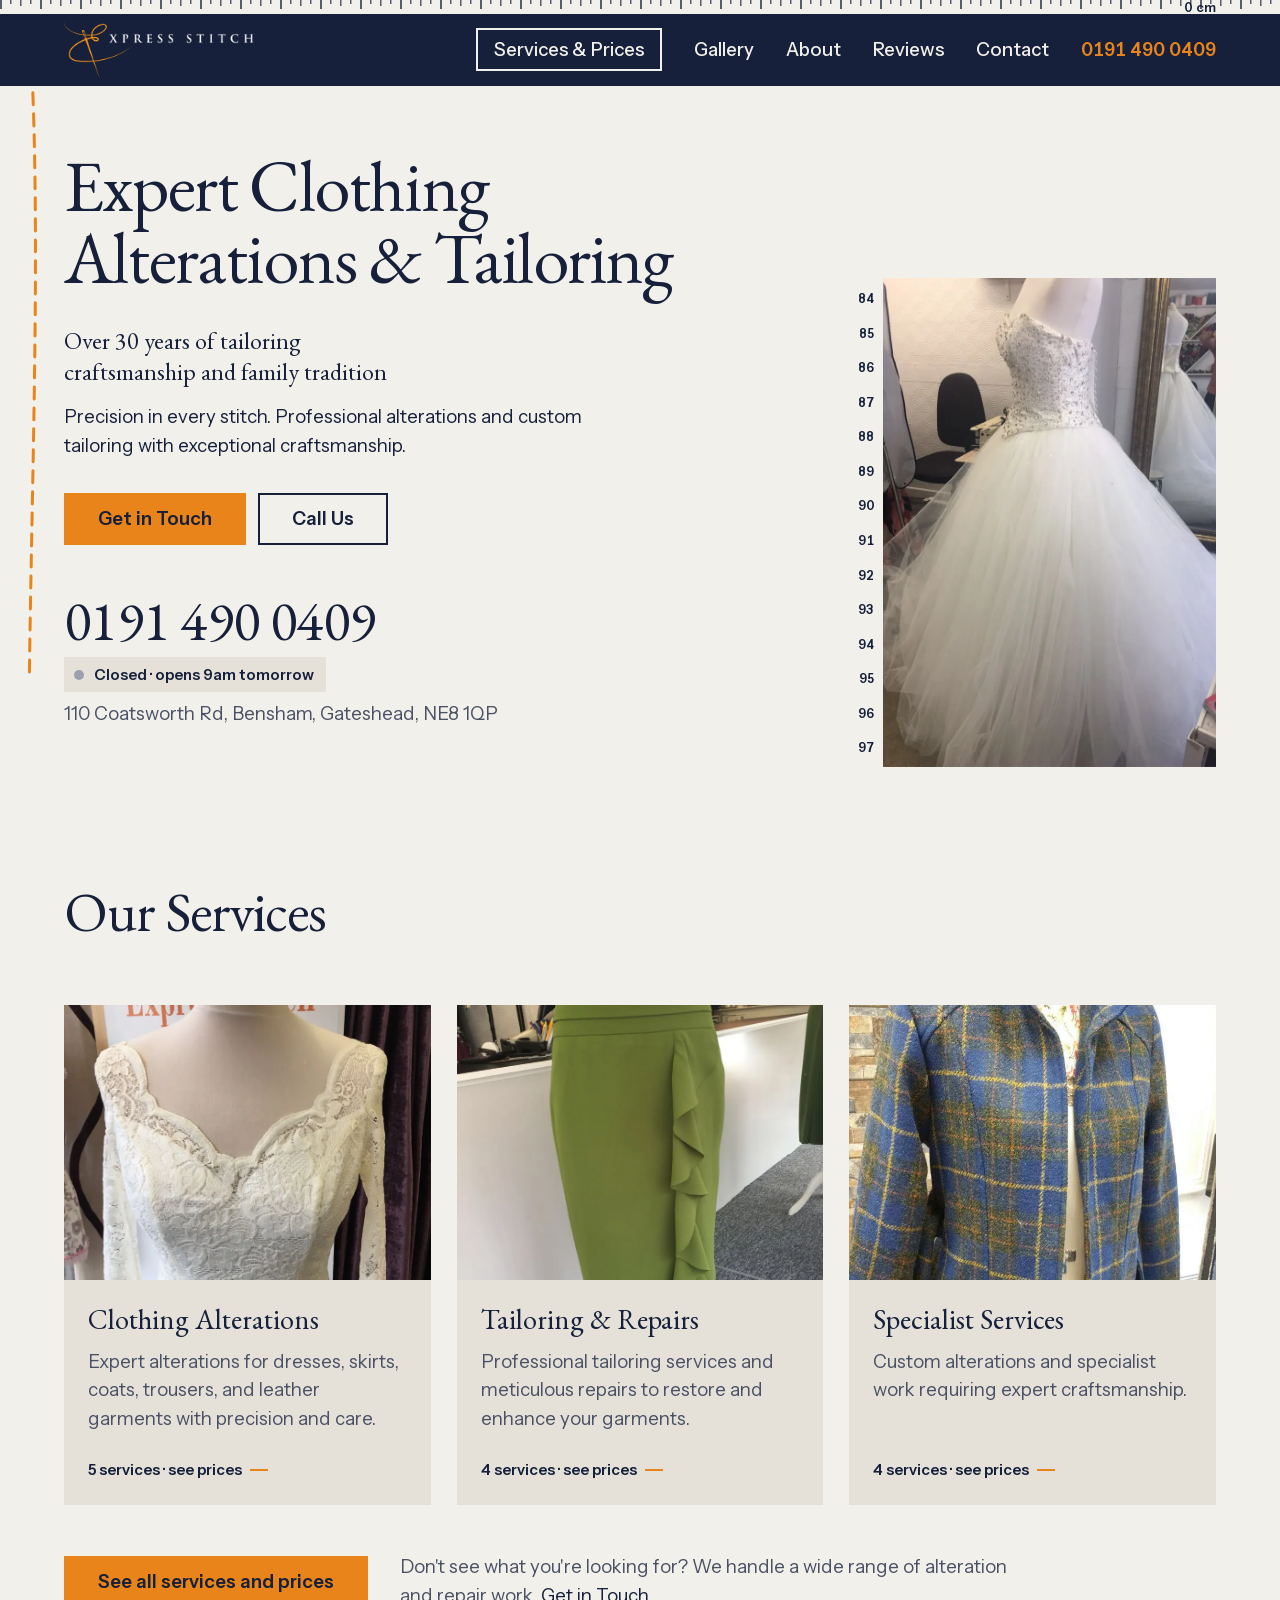
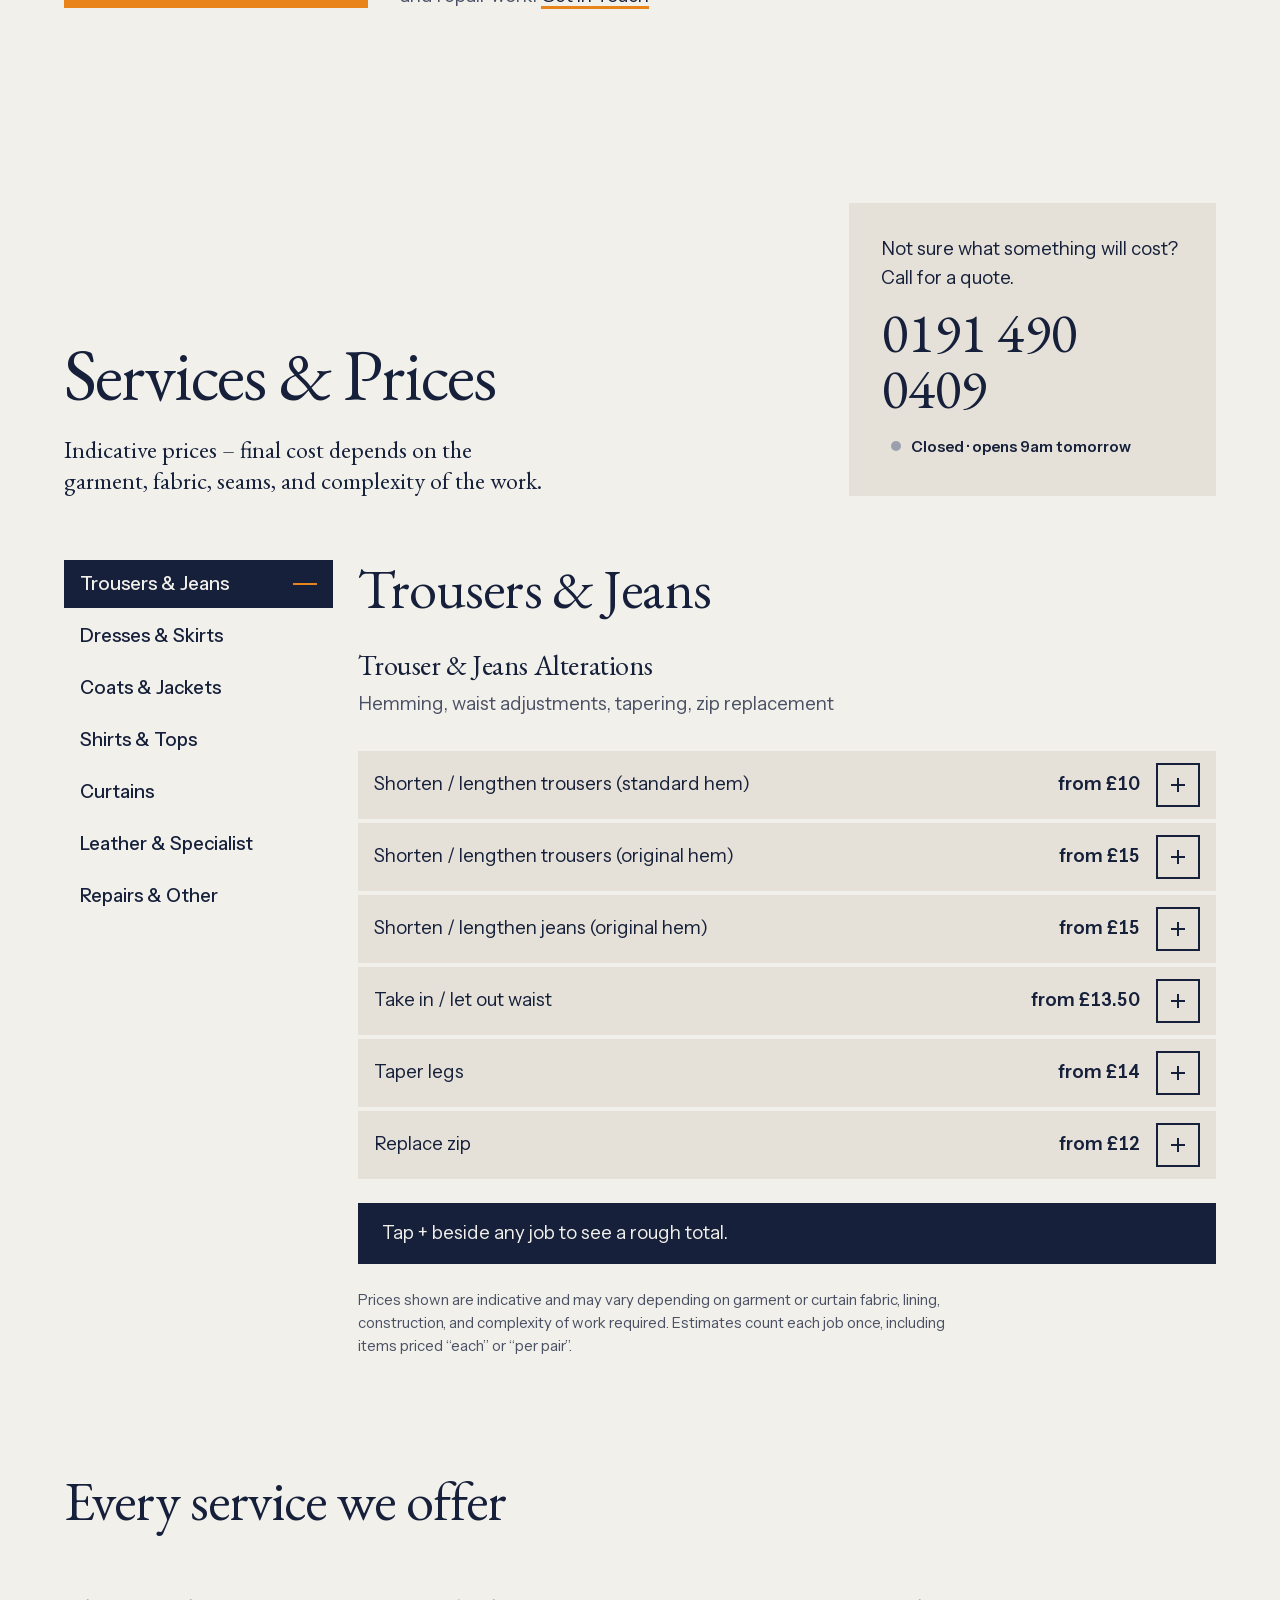
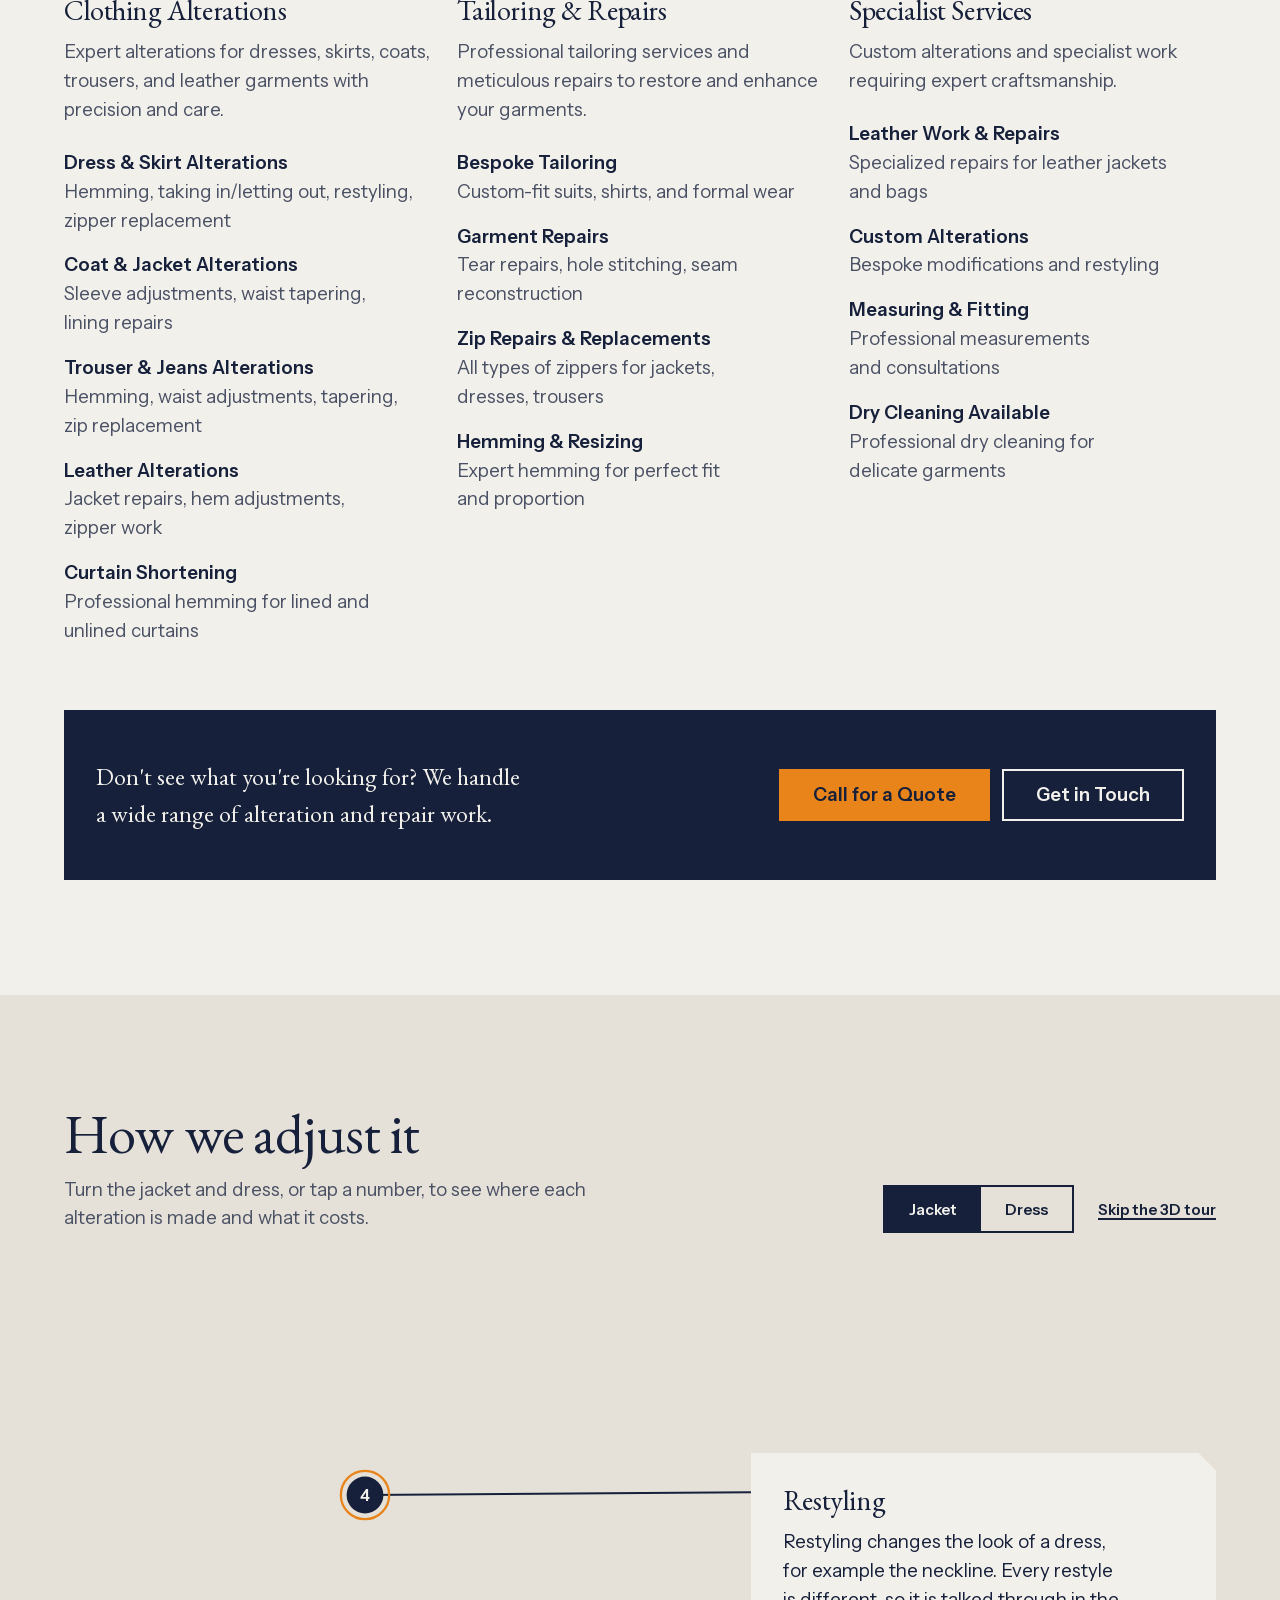
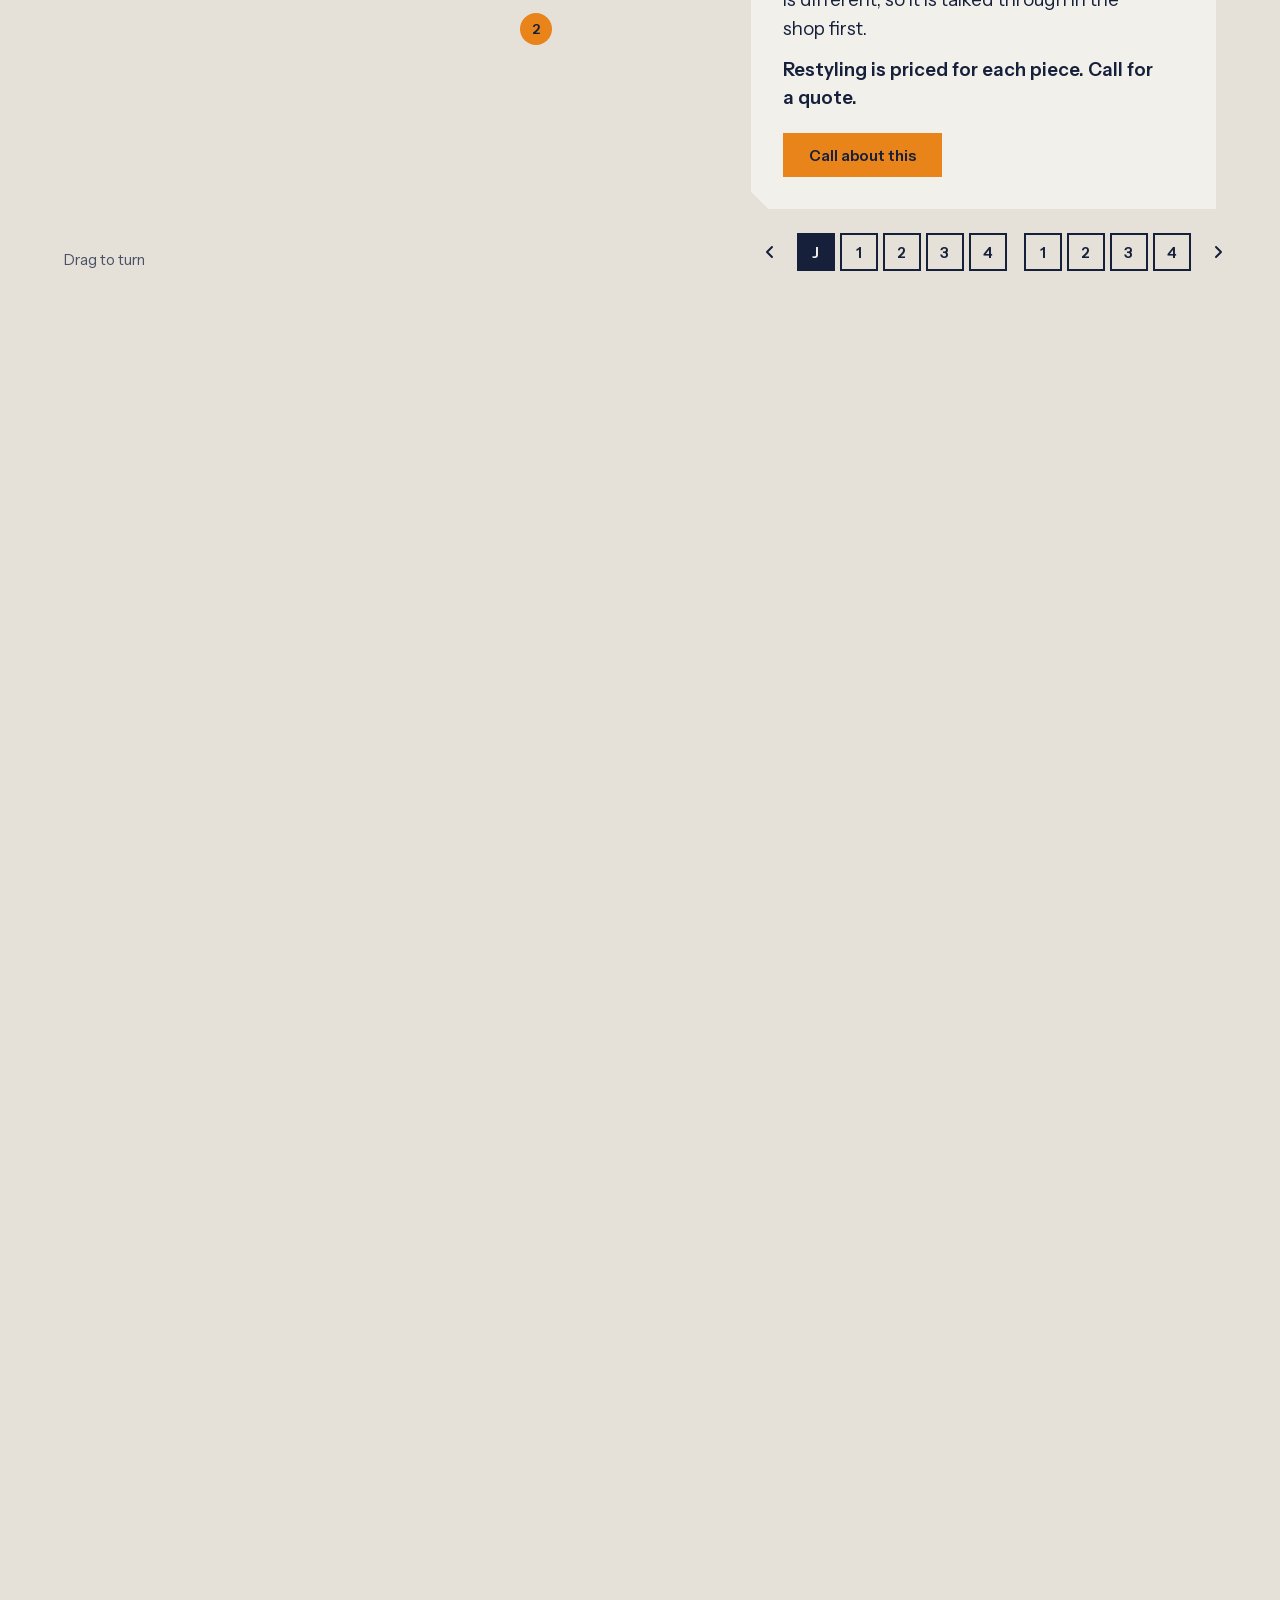
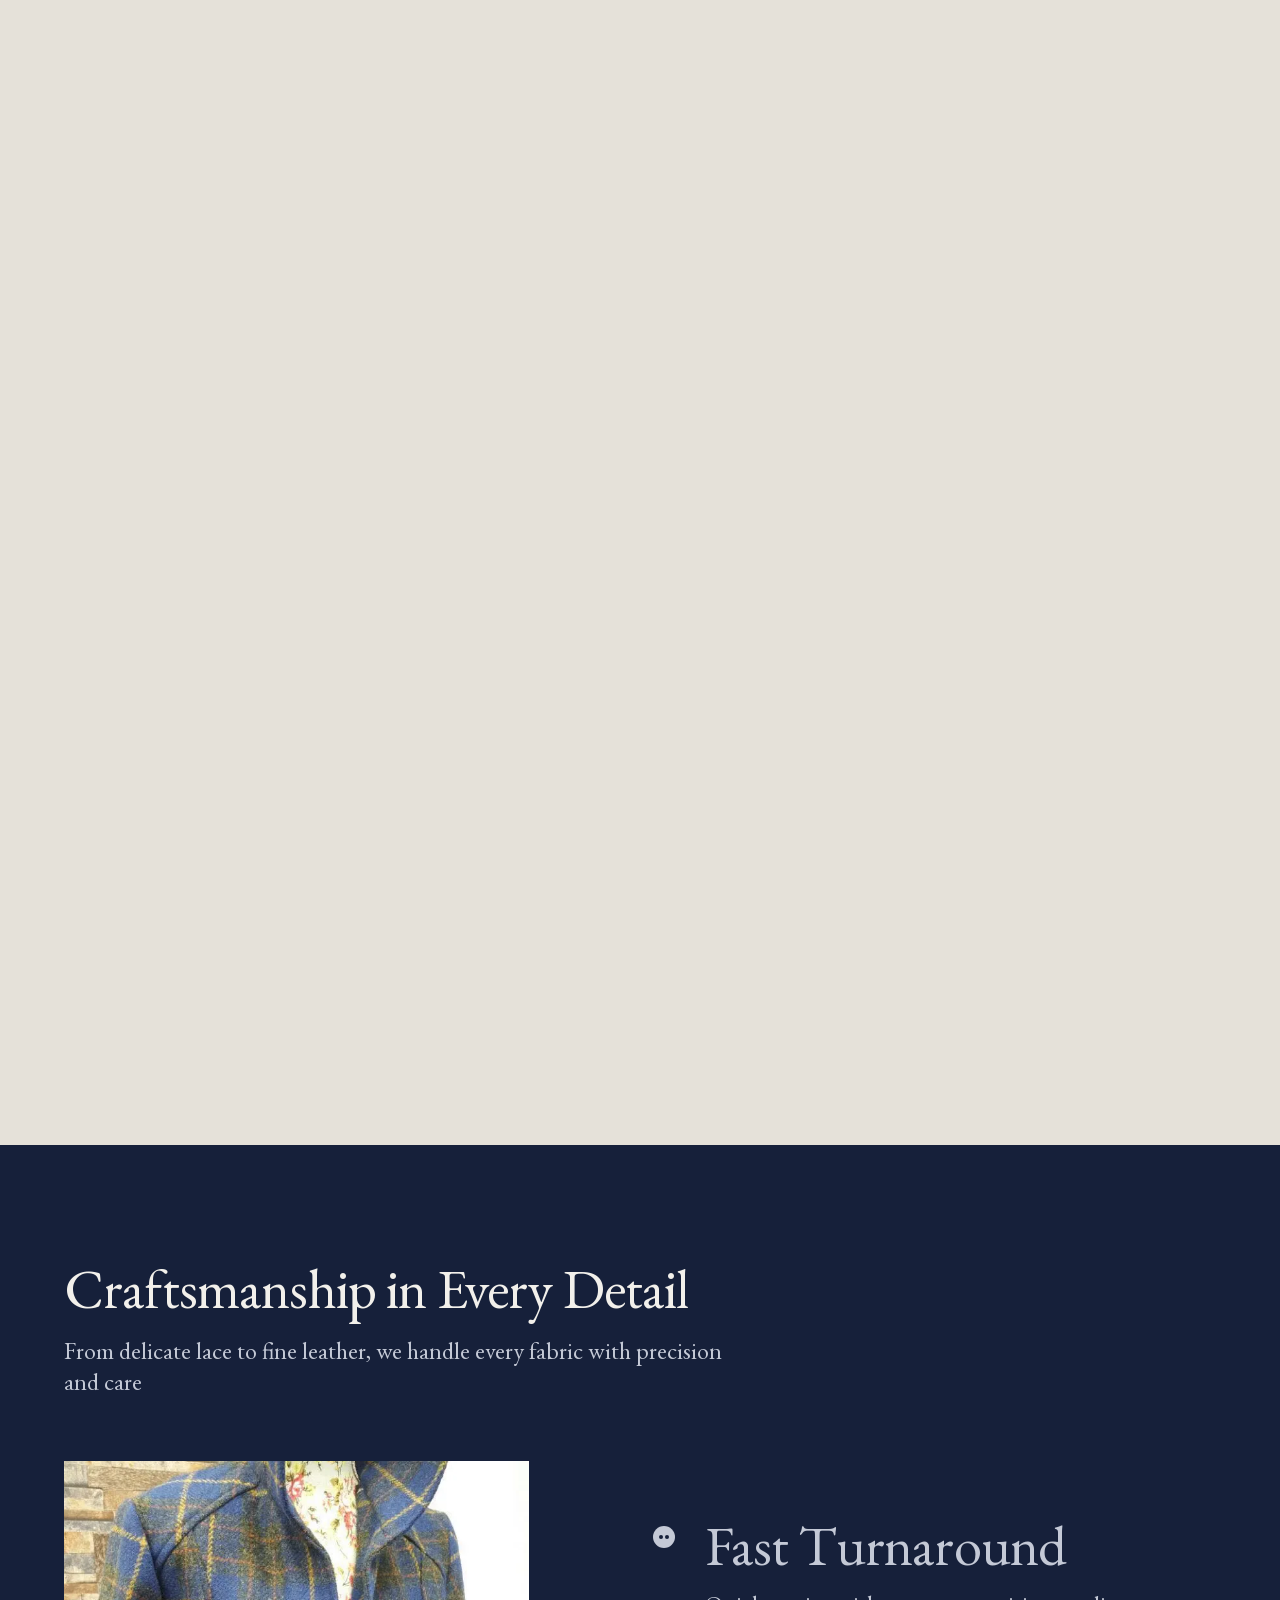
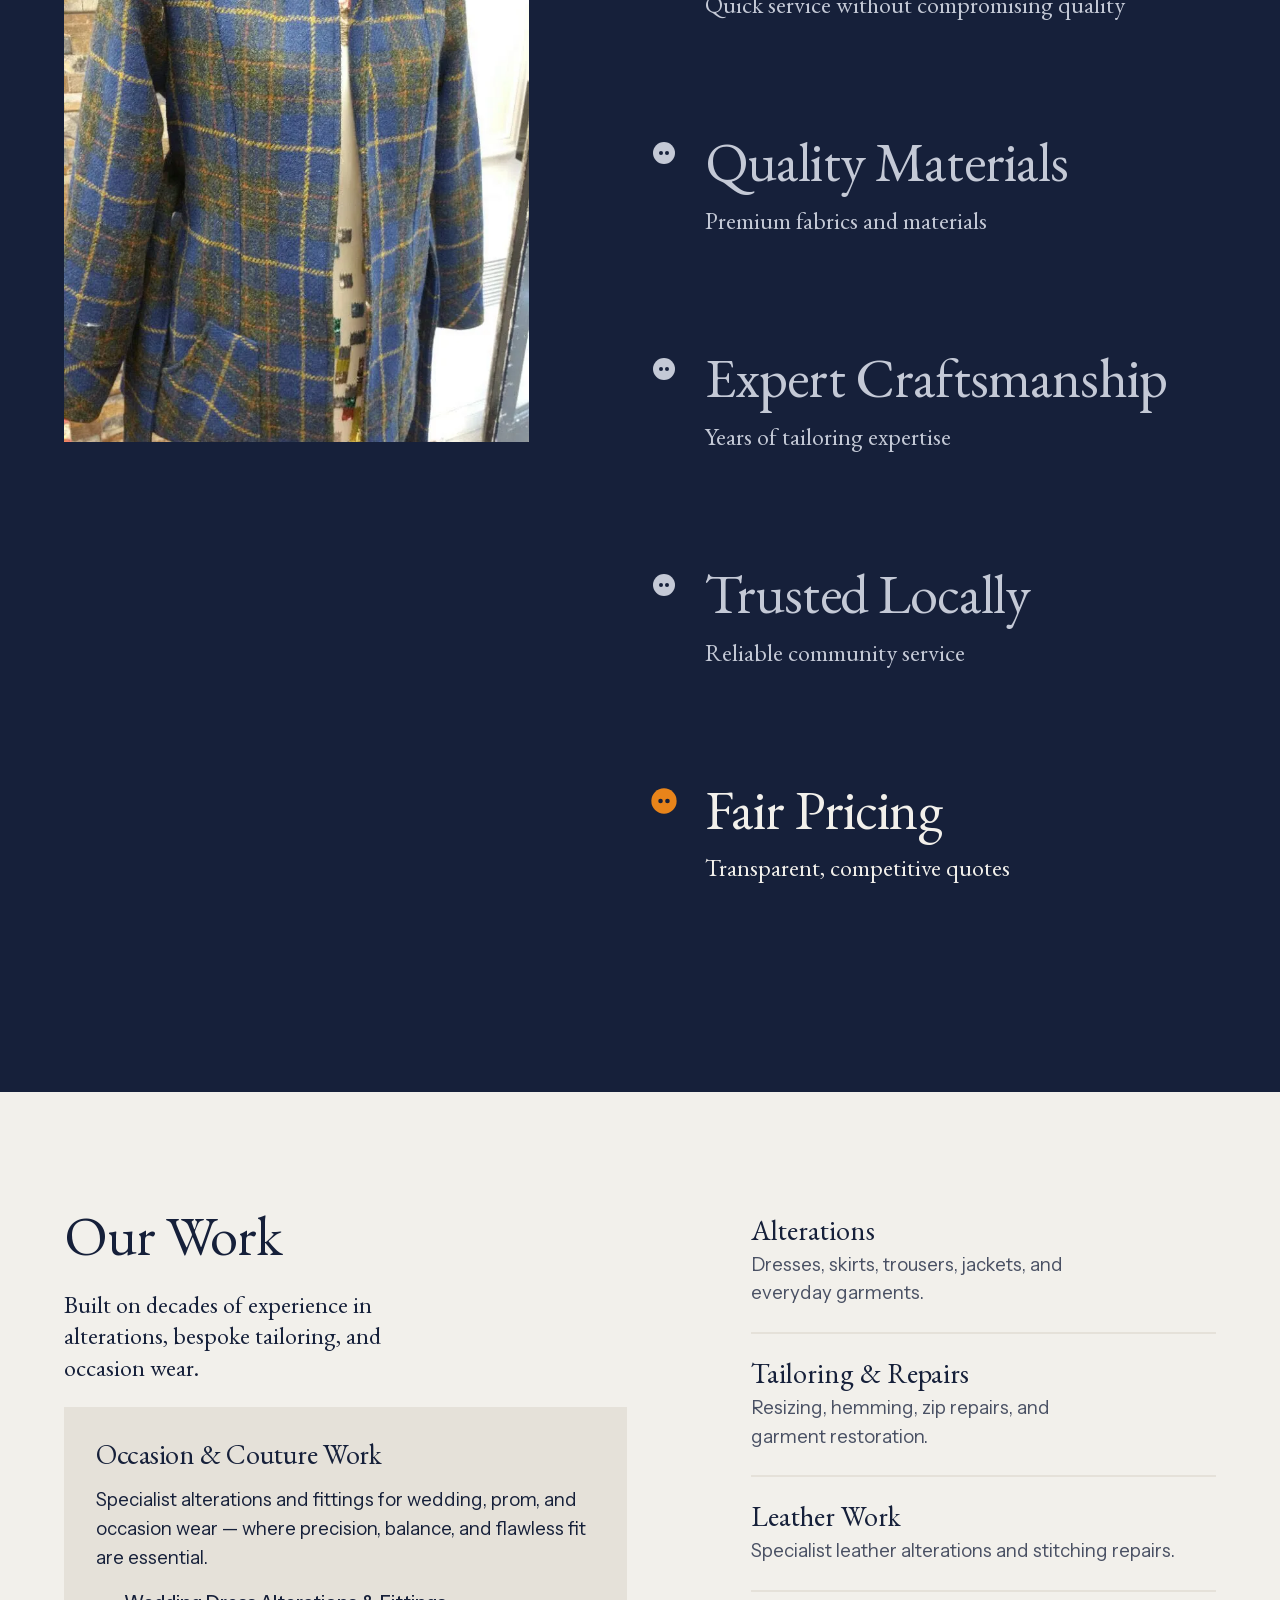
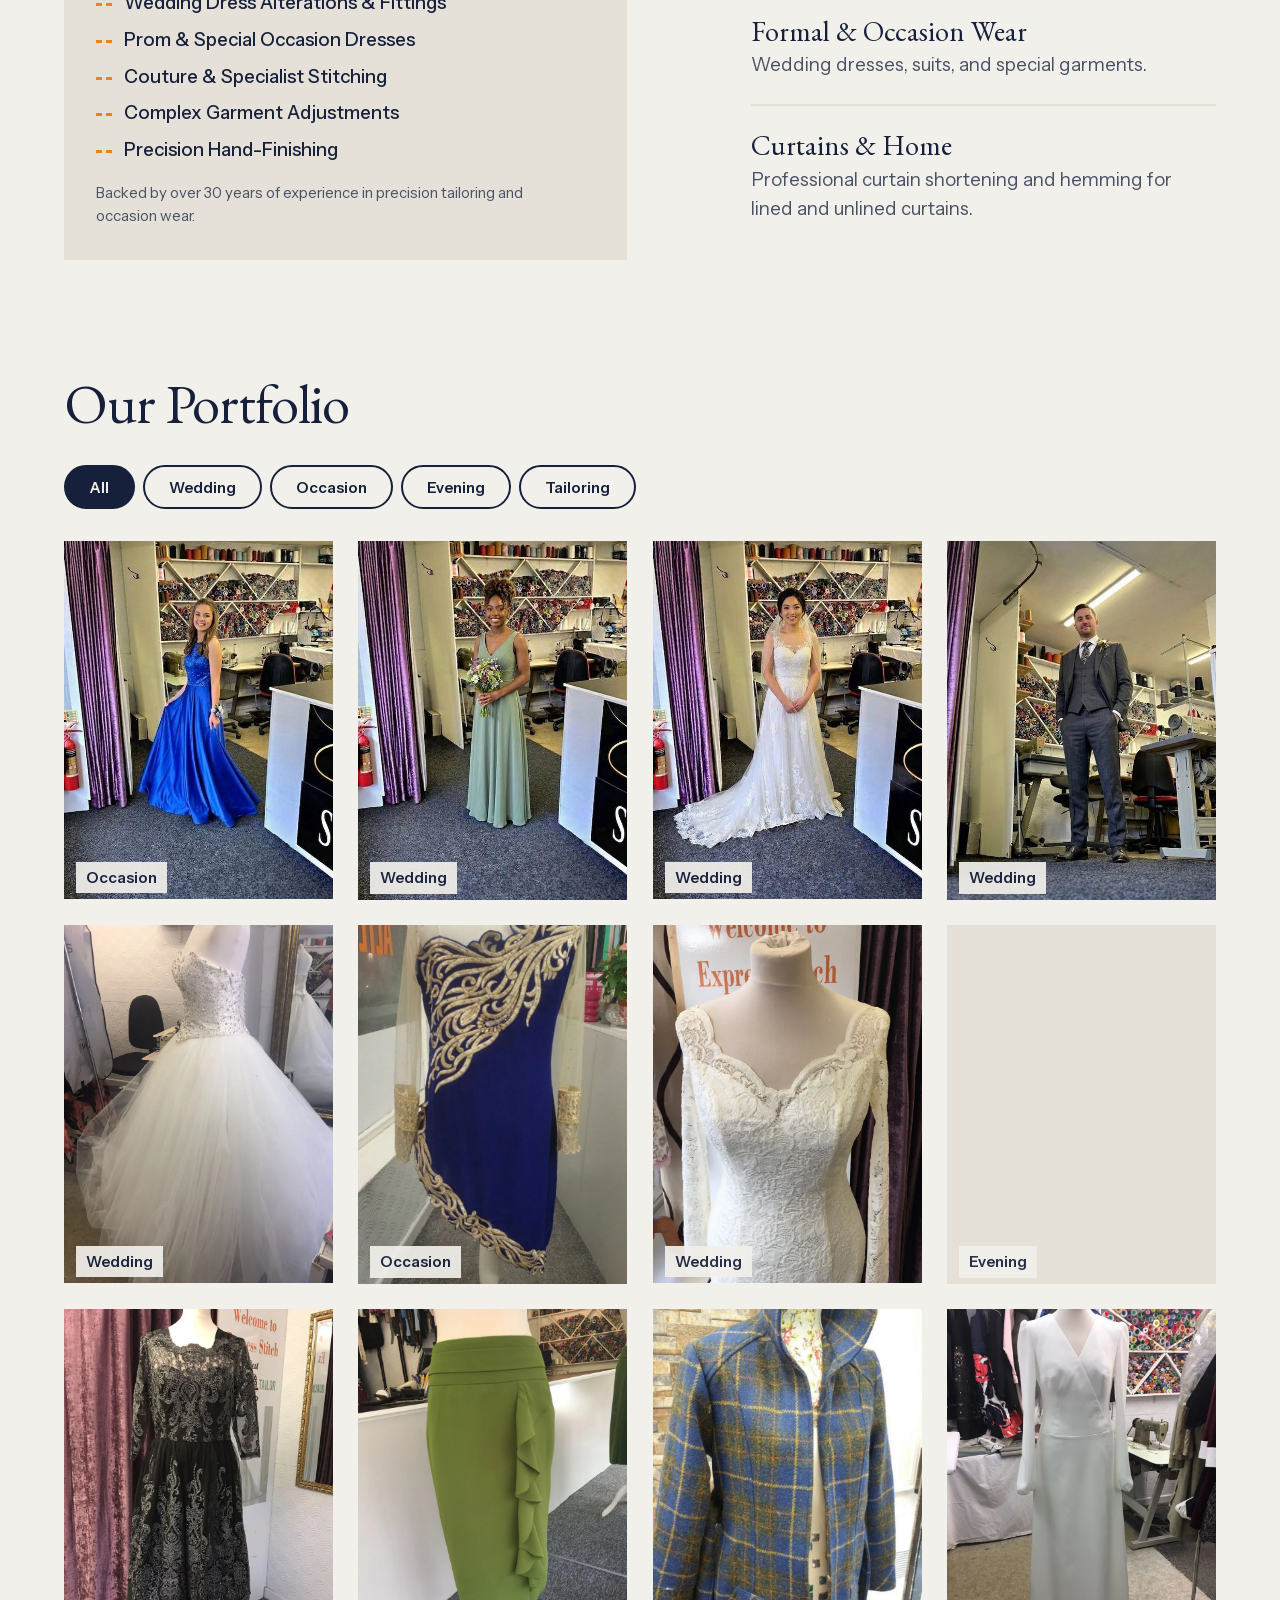
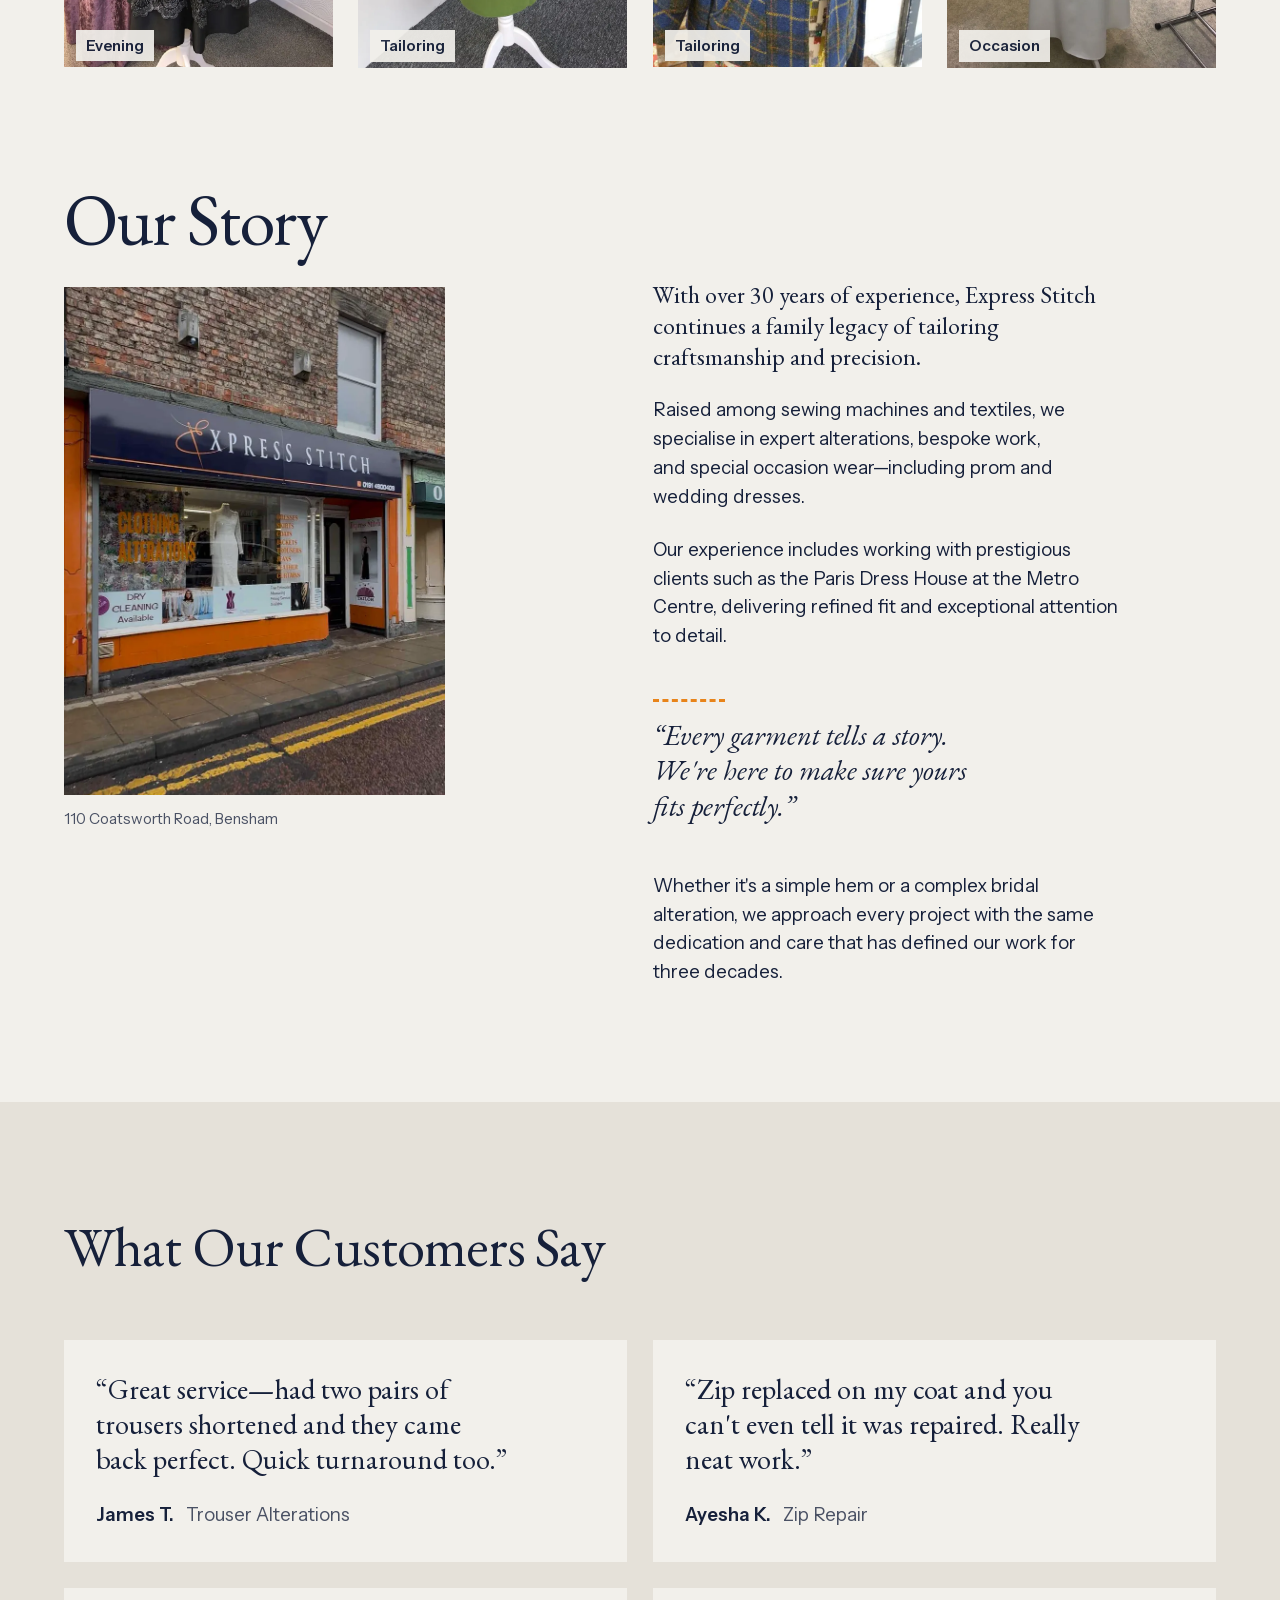
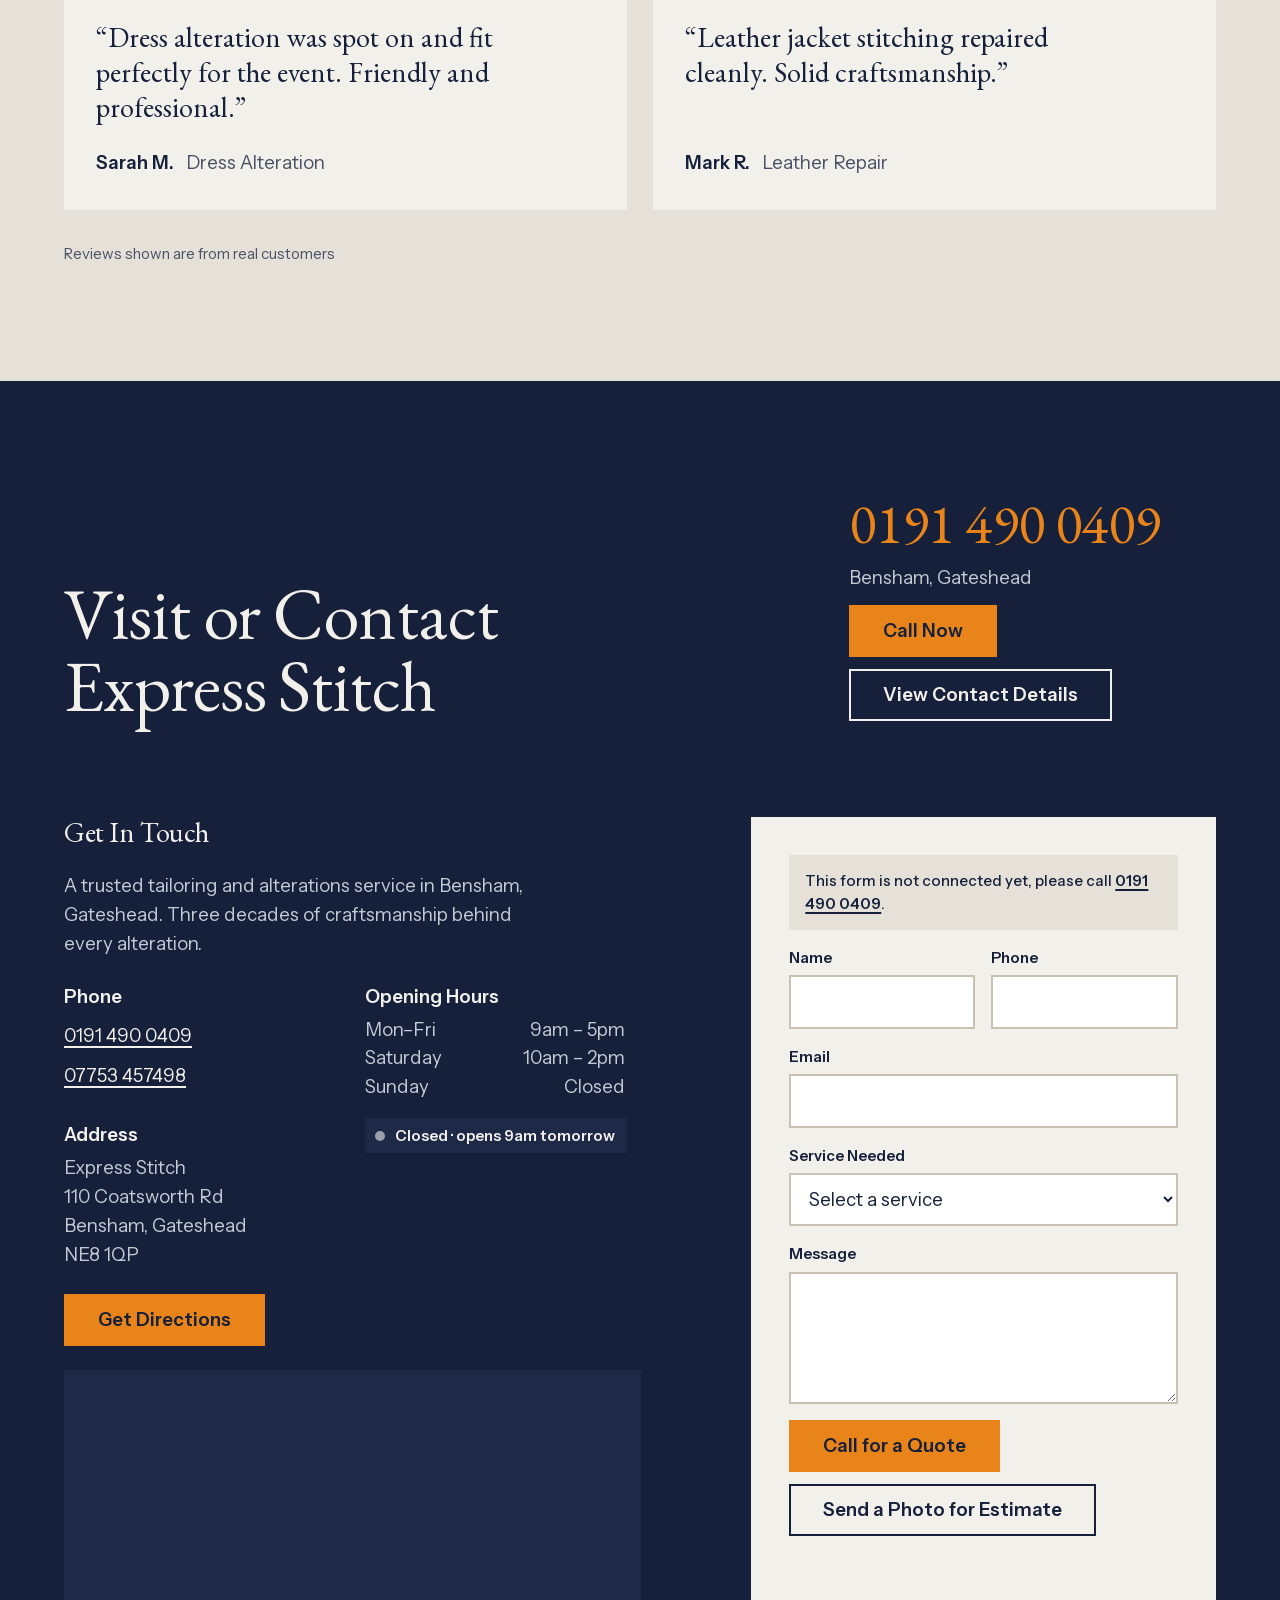
